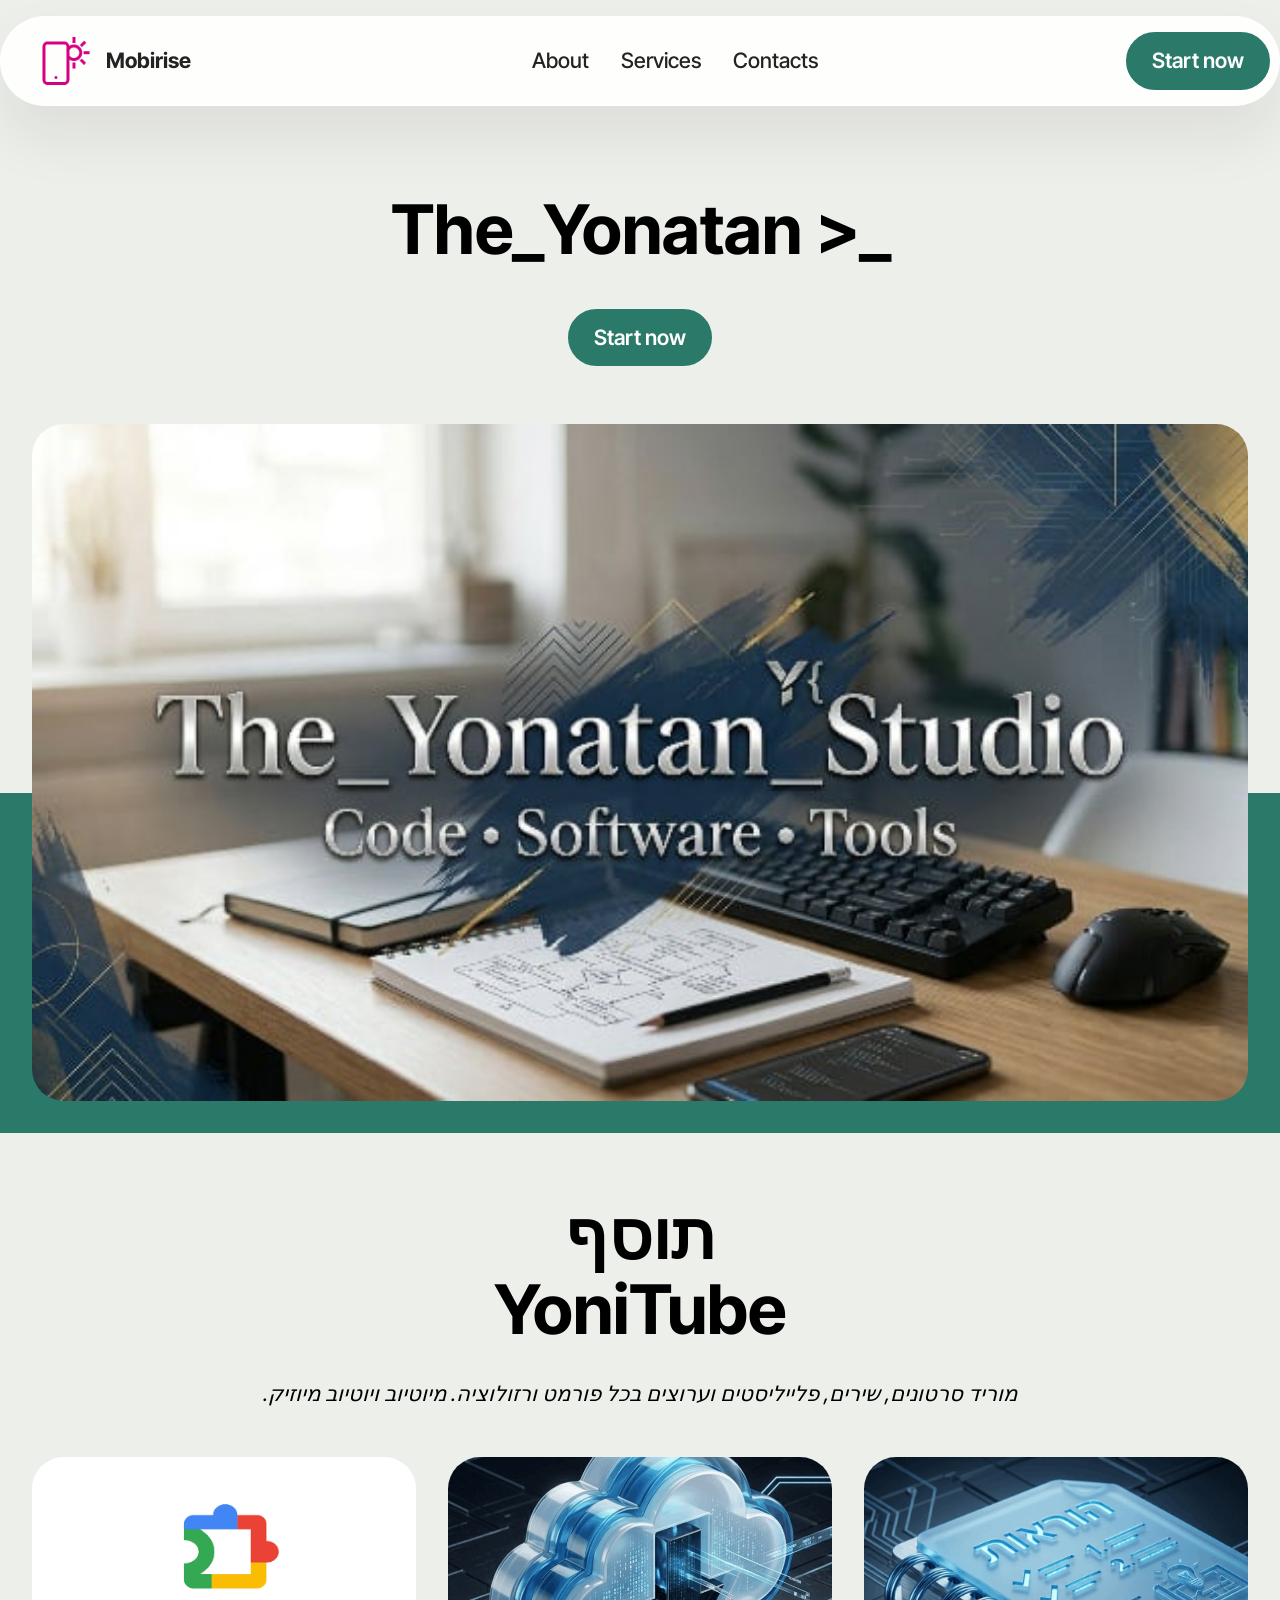
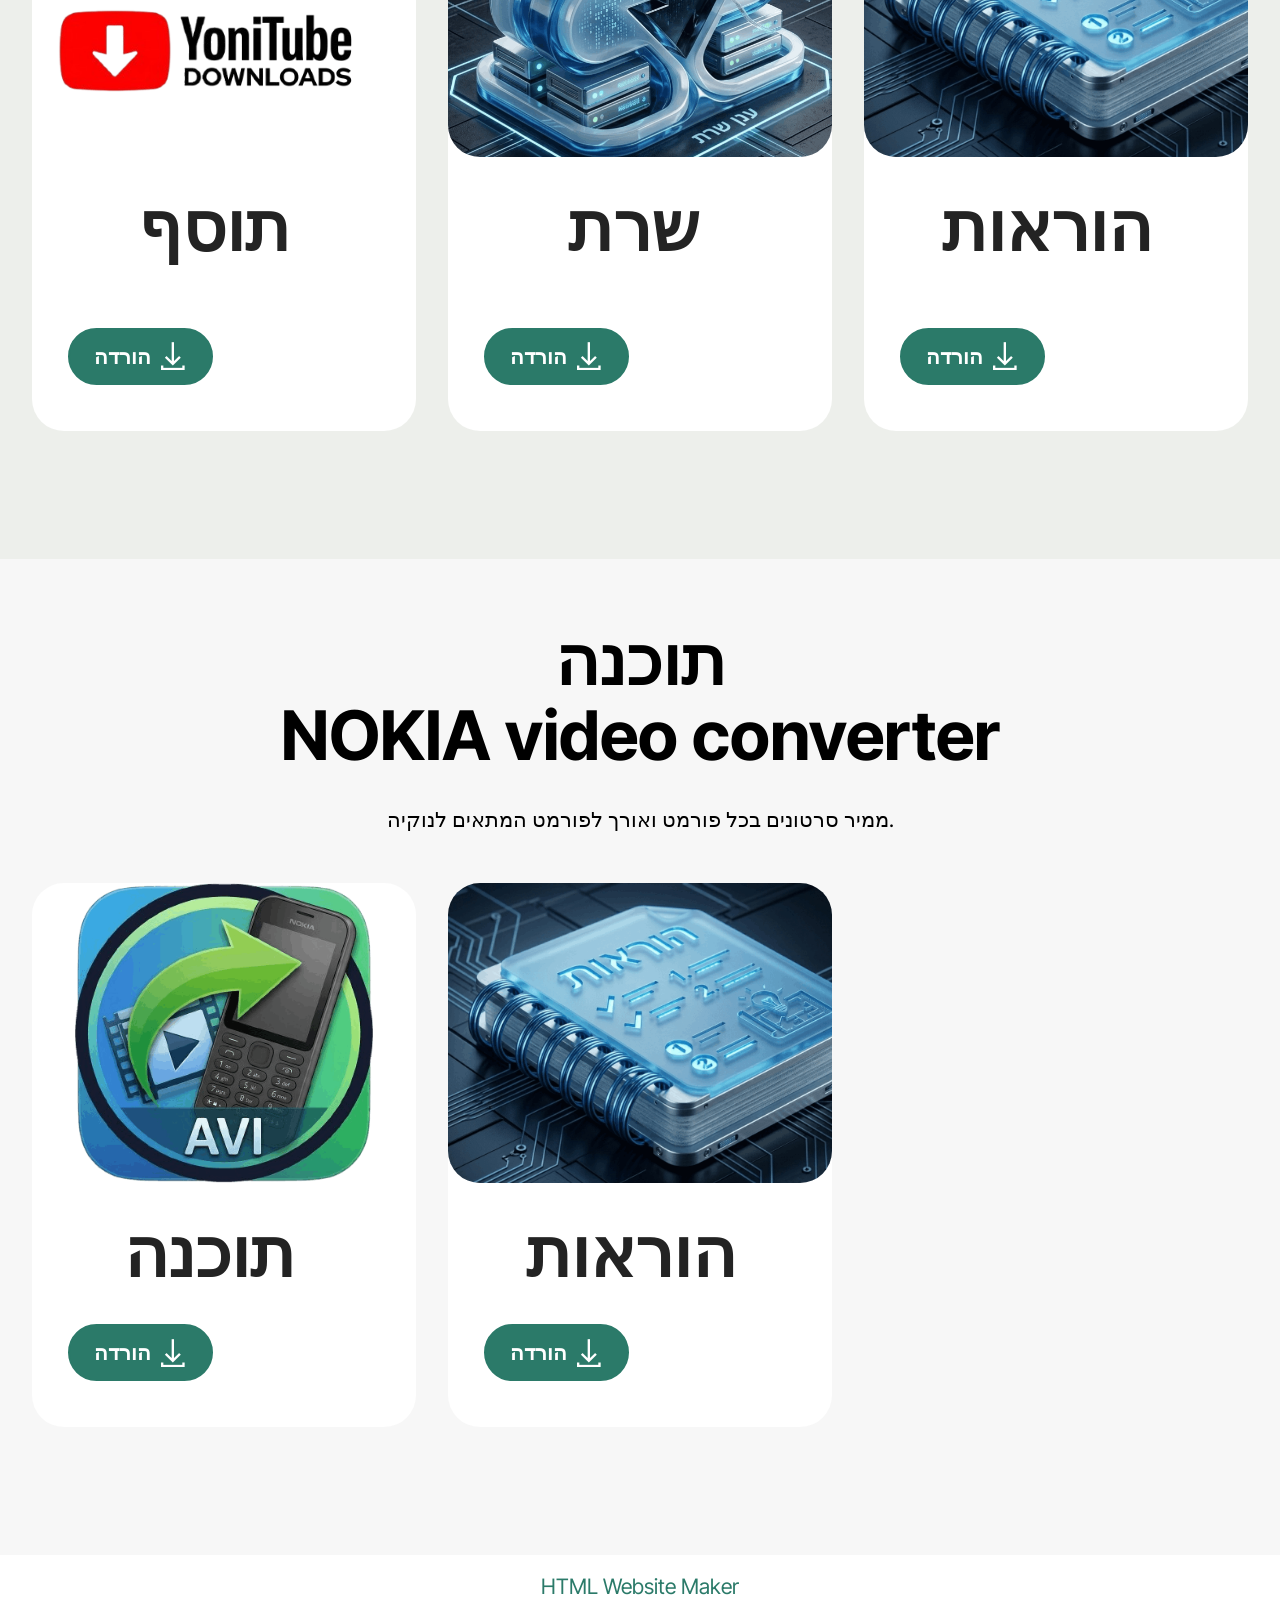
==== index.html @ 14732f91 "Add files via upload" ====
<!DOCTYPE html>
<html  >
<head>
  <!-- Site made with Mobirise Website Builder v6.1.12, https://mobirise.com -->
  <meta charset="UTF-8">
  <meta http-equiv="X-UA-Compatible" content="IE=edge">
  <meta name="generator" content="Mobirise v6.1.12, mobirise.com">
  <meta name="viewport" content="width=device-width, initial-scale=1, minimum-scale=1">
  <link rel="shortcut icon" href="assets/images/logo.png" type="image/x-icon">
  <meta name="description" content="">
  
  
  <title>Home</title>
  <link rel="stylesheet" href="assets/web/assets/mobirise-icons2/mobirise2.css">
  <link rel="stylesheet" href="assets/bootstrap/css/bootstrap.min.css">
  <link rel="stylesheet" href="assets/dropdown/css/style.css">
  <link rel="stylesheet" href="assets/theme/css/style.css">
  <link rel="preload" href="https://fonts.googleapis.com/css?family=Inter+Tight:100,200,300,400,500,600,700,800,900,100i,200i,300i,400i,500i,600i,700i,800i,900i&display=swap" as="style" onload="this.onload=null;this.rel='stylesheet'">
  <noscript><link rel="stylesheet" href="https://fonts.googleapis.com/css?family=Inter+Tight:100,200,300,400,500,600,700,800,900,100i,200i,300i,400i,500i,600i,700i,800i,900i&display=swap"></noscript>
  <link rel="preload" as="style" href="assets/mobirise/css/mbr-additional.css?v=PR34DM"><link rel="stylesheet" href="assets/mobirise/css/mbr-additional.css?v=PR34DM" type="text/css">

  
  
  
</head>
<body>
  
  <section data-bs-version="5.1" class="menu menu2 cid-tJS6tZXiPa" once="menu" id="menu02-0">
	

	<nav class="navbar navbar-dropdown navbar-fixed-top navbar-expand-lg">
		<div class="container">
			<div class="navbar-brand">
				<span class="navbar-logo">
					<a href="https://mobirise.com">
						<img src="assets/images/logo.png" alt="Mobirise Website Builder" style="height: 3rem;">
					</a>
				</span>
				<span class="navbar-caption-wrap"><a class="navbar-caption text-black text-primary display-4" href="index.html#header05-1">Mobirise</a></span>
			</div>
			<button class="navbar-toggler" type="button" data-toggle="collapse" data-bs-toggle="collapse" data-target="#navbarSupportedContent" data-bs-target="#navbarSupportedContent" aria-controls="navbarNavAltMarkup" aria-expanded="false" aria-label="Toggle navigation">
				<div class="hamburger">
					<span></span>
					<span></span>
					<span></span>
					<span></span>
				</div>
			</button>
			<div class="collapse navbar-collapse" id="navbarSupportedContent">
				<ul class="navbar-nav nav-dropdown" data-app-modern-menu="true"><li class="nav-item">
						<a class="nav-link link text-black text-primary display-4" href="index.html#header01-7">About</a>
					</li>
					<li class="nav-item">
						<a class="nav-link link text-black text-primary display-4" href="index.html#features04-w" aria-expanded="false">Services</a>
					</li>
					<li class="nav-item">
						<a class="nav-link link text-black text-primary display-4" href="index.html#contacts02-9">Contacts</a>
					</li></ul>
				
				<div class="navbar-buttons mbr-section-btn"><a class="btn btn-primary display-4" href="index.html#form02-6"> Start now</a></div>
			</div>
		</div>
	</nav>
</section>

<section data-bs-version="5.1" class="header5 cid-tJS6uM4N87" id="header05-1">
	

	
	
	<div class="topbg"></div>
	<div class="align-center container">
		<div class="row justify-content-center">
			<div class="col-md-12 col-lg-9">
				<h1 class="mbr-section-title mbr-fonts-style mb-4 display-1"><strong>The_Yonatan &gt;_</strong></h1>
				<p class="mbr-text mbr-fonts-style mb-4 display-7"></p>
				<div class="mbr-section-btn mt-3"><a class="btn btn-primary display-7" href="index.html#form02-6">Start now</a></div>
			</div>
		</div>
		<div class="row mt-5 justify-content-center">
			<div class="col-12 col-lg-12">
				<img src="assets/images/image-600x334.jpg" alt="Mobirise Website Builder" title="">
			</div>
		</div>
	</div>
</section>

<section data-bs-version="5.1" class="features4 cid-tMlEXTHLbS" id="features04-w">
	
	
	<div class="container">
		<div class="row justify-content-center">
			<div class="col-12 content-head">
				<div class="mbr-section-head mb-5">
					<h1 class="mbr-section-title mbr-fonts-style align-center mb-0 display-1"><strong>תוסף<br>YoniTube</strong></h1>
					<h5 class="mbr-section-subtitle mbr-fonts-style align-center mb-0 mt-4 display-7"><em>.מוריד סרטונים, שירים, פלייליסטים וערוצים בכל פורמט ורזולוציה. מיוטיוב ויוטיוב מיוזיק</em></h5>
					
				</div>
			</div>
		</div>
		<div class="row">
			<div class="item features-image col-12 col-md-6 col-lg-4">
				<div class="item-wrapper">
					<div class="item-img">
						<img src="assets/images/d7aad79ed795d7a0d7aa20d790d7aad7a820d7aad795d7a1d7a320d794d795d7a8d793d794-676x369.png" alt="Mobirise Website Builder">
					</div>
					<div class="item-content">
						<h4 class="item-title mbr-fonts-style display-1">
							<strong>&nbsp; &nbsp; &nbsp;תוסף</strong></h4>
						
						<p class="mbr-text mbr-fonts-style display-7">&nbsp;</p>
						<div class="mbr-section-btn item-footer"><a href="https://drive.google.com/uc?export=download&id=10fePEKuB2Cskle5DxEOlu7OVf3EE32L4" class="btn item-btn btn-primary display-7" target="_blank"><span class="mobi-mbri mobi-mbri-download mbr-iconfont mbr-iconfont-btn"></span>הורדה</a></div>
					</div>

				</div>
			</div>
			<div class="item features-image col-12 col-md-6 col-lg-4">
				<div class="item-wrapper">
					<div class="item-img">
						<img src="assets/images/d7aad79ed795d7a0d7aa20d7a9d7a8d7aa20d79cd790d7aad7a8-702x766.png" alt="Mobirise Website Builder">
					</div>
					<div class="item-content">
						<h4 class="item-title mbr-fonts-style display-1">
							<strong>&nbsp; &nbsp; &nbsp; שרת</strong></h4>
						
						<p class="mbr-text mbr-fonts-style display-7">&nbsp;</p>
						<div class="mbr-section-btn item-footer"><a href="https://drive.google.com/uc?export=download&id=1rZkKxtk0o91xVpjX8qZr-9AZOKh18Oxk" class="btn item-btn btn-primary display-4" target="_blank"><span class="mobi-mbri mobi-mbri-download mbr-iconfont mbr-iconfont-btn"></span>הורדה</a></div>
					</div>
				</div>
			</div>
			<div class="item features-image col-12 col-md-6 col-lg-4">
				<div class="item-wrapper">
					<div class="item-img">
						<img src="assets/images/gemini-generated-image-h7axq3h7axq3h7ax-702x383.png" alt="Mobirise Website Builder">
					</div>
					<div class="item-content">
						<h4 class="item-title mbr-fonts-style display-1">
							<strong>&nbsp; &nbsp;הוראות</strong></h4>
						
						<p class="mbr-text mbr-fonts-style display-7">&nbsp;</p>
						<div class="mbr-section-btn item-footer"><a href="https://docs.google.com/document/d/1hhceAPLht8jfcrsnpYbD-ad-ha1dcAnprNU7tDh7A7I/edit?usp=sharing" class="btn item-btn btn-primary display-7" target="_blank"><span class="mobi-mbri mobi-mbri-download mbr-iconfont mbr-iconfont-btn"></span>הורדה</a></div>
					</div>
				</div>
			</div>
		</div>
	</div>
</section>

<section data-bs-version="5.1" class="features4 cid-vePl0EwA20" id="features04-1i">
	
	
	<div class="container">
		<div class="row justify-content-center">
			<div class="col-12 content-head">
				<div class="mbr-section-head mb-5">
					<h4 class="mbr-section-title mbr-fonts-style align-center mb-0 display-1"><strong>תוכנה<br>NOKIA video converter</strong></h4>
					<h5 class="mbr-section-subtitle mbr-fonts-style align-center mb-0 mt-4 display-7">ממיר סרטונים בכל פורמט ואורך לפורמט המתאים לנוקיה.</h5>
					
				</div>
			</div>
		</div>
		<div class="row">
			<div class="item features-image col-12 col-md-6 col-lg-4">
				<div class="item-wrapper">
					<div class="item-img">
						<img src="assets/images/gemini-generated-image-yymgkxyymgkxyymg-removebg-preview-677x369.png" alt="Mobirise Website Builder">
					</div>
					<div class="item-content">
						<h5 class="item-title mbr-fonts-style display-1">
							<strong>&nbsp; &nbsp; תוכנה</strong></h5>
						
						<p class="mbr-text mbr-fonts-style display-7"></p>
						<div class="mbr-section-btn item-footer"><a href="" class="btn item-btn btn-primary display-7"><span class="mobi-mbri mobi-mbri-download mbr-iconfont mbr-iconfont-btn"></span>הורדה</a></div>
					</div>

				</div>
			</div>
			<div class="item features-image col-12 col-md-6 col-lg-4">
				<div class="item-wrapper">
					<div class="item-img">
						<img src="assets/images/gemini-generated-image-h7axq3h7axq3h7ax-702x383.png" alt="Mobirise Website Builder">
					</div>
					<div class="item-content">
						<h5 class="item-title mbr-fonts-style display-1"><strong>&nbsp; &nbsp;הוראות</strong></h5>
						
						<p class="mbr-text mbr-fonts-style display-7"></p>
						<div class="mbr-section-btn item-footer"><a href="https://drive.google.com/uc?export=download&id=1sZcsPePmx7SxNUegqVu-EEMtPMo_uIXz" class="btn item-btn btn-primary display-7" target="_blank"><span class="mobi-mbri mobi-mbri-download mbr-iconfont mbr-iconfont-btn"></span>הורדה</a></div>
					</div>
				</div>
			</div>
			
		</div>
	</div>
</section><section class="display-7" style="padding: 0;align-items: center;justify-content: center;flex-wrap: wrap;    align-content: center;display: flex;position: relative;height: 4rem;"><a href="https://mobiri.se/" style="flex: 1 1;height: 4rem;position: absolute;width: 100%;z-index: 1;"><img alt="" style="height: 4rem;" src="[data-uri]"></a><p style="margin: 0;text-align: center;" class="display-7">&#8204;</p><a style="z-index:1" href="https://mobirise.com/html-builder.html">HTML Website Maker</a></section><script src="assets/bootstrap/js/bootstrap.bundle.min.js"></script>  <script src="assets/smoothscroll/smooth-scroll.js"></script>  <script src="assets/ytplayer/index.js"></script>  <script src="assets/dropdown/js/navbar-dropdown.js"></script>  <script src="assets/theme/js/script.js"></script>  
  
  
</body>
</html>
---- assets/web/assets/mobirise-icons2/mobirise2.css ----
@font-face {
  font-family: 'Moririse2';
  font-display: swap;
  src:  url('mobirise2.eot?f2bix4');
  src:  url('mobirise2.eot?f2bix4#iefix') format('embedded-opentype'),
    url('mobirise2.woff2?f2bix4') format('woff2'),
    url('mobirise2.woff?f2bix4') format('woff'),
    url('mobirise2.ttf?f2bix4') format('truetype'),
    url('mobirise2.svg?f2bix4#mobirise2') format('svg');
  font-weight: normal;
  font-style: normal;
}

[class^="mobi-"], [class*=" mobi-"] {
  /* use !important to prevent issues with browser extensions that change fonts */
  font-family: 'Moririse2' !important;
  speak: none;
  font-style: normal;
  font-weight: normal;
  font-variant: normal;
  text-transform: none;
  line-height: 1;

  /* Better Font Rendering =========== */
  -webkit-font-smoothing: antialiased;
  -moz-osx-font-smoothing: grayscale;
}

.mobi-mbri-add-submenu:before {
  content: "\e900";
}
.mobi-mbri-alert:before {
  content: "\e901";
}
.mobi-mbri-align-center:before {
  content: "\e902";
}
.mobi-mbri-align-justify:before {
  content: "\e903";
}
.mobi-mbri-align-left:before {
  content: "\e904";
}
.mobi-mbri-align-right:before {
  content: "\e905";
}
.mobi-mbri-android:before {
  content: "\e906";
}
.mobi-mbri-apple:before {
  content: "\e907";
}
.mobi-mbri-arrow-down:before {
  content: "\e908";
}
.mobi-mbri-arrow-next:before {
  content: "\e909";
}
.mobi-mbri-arrow-prev:before {
  content: "\e90a";
}
.mobi-mbri-arrow-up:before {
  content: "\e90b";
}
.mobi-mbri-bold:before {
  content: "\e90c";
}
.mobi-mbri-bookmark:before {
  content: "\e90d";
}
.mobi-mbri-bootstrap:before {
  content: "\e90e";
}
.mobi-mbri-briefcase:before {
  content: "\e90f";
}
.mobi-mbri-browse:before {
  content: "\e910";
}
.mobi-mbri-bulleted-list:before {
  content: "\e911";
}
.mobi-mbri-calendar:before {
  content: "\e912";
}
.mobi-mbri-camera:before {
  content: "\e913";
}
.mobi-mbri-cart-add:before {
  content: "\e914";
}
.mobi-mbri-cart-full:before {
  content: "\e915";
}
.mobi-mbri-cash:before {
  content: "\e916";
}
.mobi-mbri-change-style:before {
  content: "\e917";
}
.mobi-mbri-chat:before {
  content: "\e918";
}
.mobi-mbri-clock:before {
  content: "\e919";
}
.mobi-mbri-close:before {
  content: "\e91a";
}
.mobi-mbri-cloud:before {
  content: "\e91b";
}
.mobi-mbri-code:before {
  content: "\e91c";
}
.mobi-mbri-contact-form:before {
  content: "\e91d";
}
.mobi-mbri-credit-card:before {
  content: "\e91e";
}
.mobi-mbri-cursor-click:before {
  content: "\e91f";
}
.mobi-mbri-cust-feedback:before {
  content: "\e920";
}
.mobi-mbri-database:before {
  content: "\e921";
}
.mobi-mbri-delivery:before {
  content: "\e922";
}
.mobi-mbri-desktop:before {
  content: "\e923";
}
.mobi-mbri-devices:before {
  content: "\e924";
}
.mobi-mbri-down:before {
  content: "\e925";
}
.mobi-mbri-download-2:before {
  content: "\e926";
}
.mobi-mbri-download:before {
  content: "\e927";
}
.mobi-mbri-drag-n-drop-2:before {
  content: "\e928";
}
.mobi-mbri-drag-n-drop:before {
  content: "\e929";
}
.mobi-mbri-edit-2:before {
  content: "\e92a";
}
.mobi-mbri-edit:before {
  content: "\e92b";
}
.mobi-mbri-error:before {
  content: "\e92c";
}
.mobi-mbri-extension:before {
  content: "\e92d";
}
.mobi-mbri-features:before {
  content: "\e92e";
}
.mobi-mbri-file:before {
  content: "\e92f";
}
.mobi-mbri-flag:before {
  content: "\e930";
}
.mobi-mbri-folder:before {
  content: "\e931";
}
.mobi-mbri-gift:before {
  content: "\e932";
}
.mobi-mbri-github:before {
  content: "\e933";
}
.mobi-mbri-globe-2:before {
  content: "\e934";
}
.mobi-mbri-globe:before {
  content: "\e935";
}
.mobi-mbri-growing-chart:before {
  content: "\e936";
}
.mobi-mbri-hearth:before {
  content: "\e937";
}
.mobi-mbri-help:before {
  content: "\e938";
}
.mobi-mbri-home:before {
  content: "\e939";
}
.mobi-mbri-hot-cup:before {
  content: "\e93a";
}
.mobi-mbri-idea:before {
  content: "\e93b";
}
.mobi-mbri-image-gallery:before {
  content: "\e93c";
}
.mobi-mbri-image-slider:before {
  content: "\e93d";
}
.mobi-mbri-info:before {
  content: "\e93e";
}
.mobi-mbri-italic:before {
  content: "\e93f";
}
.mobi-mbri-key:before {
  content: "\e940";
}
.mobi-mbri-laptop:before {
  content: "\e941";
}
.mobi-mbri-layers:before {
  content: "\e942";
}
.mobi-mbri-left-right:before {
  content: "\e943";
}
.mobi-mbri-left:before {
  content: "\e944";
}
.mobi-mbri-letter:before {
  content: "\e945";
}
.mobi-mbri-like:before {
  content: "\e946";
}
.mobi-mbri-link:before {
  content: "\e947";
}
.mobi-mbri-lock:before {
  content: "\e948";
}
.mobi-mbri-login:before {
  content: "\e949";
}
.mobi-mbri-logout:before {
  content: "\e94a";
}
.mobi-mbri-magic-stick:before {
  content: "\e94b";
}
.mobi-mbri-map-pin:before {
  content: "\e94c";
}
.mobi-mbri-menu:before {
  content: "\e94d";
}
.mobi-mbri-mobile-2:before {
  content: "\e94e";
}
.mobi-mbri-mobile-horizontal:before {
  content: "\e94f";
}
.mobi-mbri-mobile:before {
  content: "\e950";
}
.mobi-mbri-mobirise:before {
  content: "\e951";
}
.mobi-mbri-more-horizontal:before {
  content: "\e952";
}
.mobi-mbri-more-vertical:before {
  content: "\e953";
}
.mobi-mbri-music:before {
  content: "\e954";
}
.mobi-mbri-new-file:before {
  content: "\e955";
}
.mobi-mbri-numbered-list:before {
  content: "\e956";
}
.mobi-mbri-opened-folder:before {
  content: "\e957";
}
.mobi-mbri-pages:before {
  content: "\e958";
}
.mobi-mbri-paper-plane:before {
  content: "\e959";
}
.mobi-mbri-paperclip:before {
  content: "\e95a";
}
.mobi-mbri-phone:before {
  content: "\e95b";
}
.mobi-mbri-photo:before {
  content: "\e95c";
}
.mobi-mbri-photos:before {
  content: "\e95d";
}
.mobi-mbri-pin:before {
  content: "\e95e";
}
.mobi-mbri-play:before {
  content: "\e95f";
}
.mobi-mbri-plus:before {
  content: "\e960";
}
.mobi-mbri-preview:before {
  content: "\e961";
}
.mobi-mbri-print:before {
  content: "\e962";
}
.mobi-mbri-protect:before {
  content: "\e963";
}
.mobi-mbri-question:before {
  content: "\e964";
}
.mobi-mbri-quote-left:before {
  content: "\e965";
}
.mobi-mbri-quote-right:before {
  content: "\e966";
}
.mobi-mbri-redo:before {
  content: "\e967";
}
.mobi-mbri-refresh:before {
  content: "\e968";
}
.mobi-mbri-responsive-2:before {
  content: "\e969";
}
.mobi-mbri-responsive:before {
  content: "\e96a";
}
.mobi-mbri-right:before {
  content: "\e96b";
}
.mobi-mbri-rocket:before {
  content: "\e96c";
}
.mobi-mbri-sad-face:before {
  content: "\e96d";
}
.mobi-mbri-sale:before {
  content: "\e96e";
}
.mobi-mbri-save:before {
  content: "\e96f";
}
.mobi-mbri-search:before {
  content: "\e970";
}
.mobi-mbri-setting-2:before {
  content: "\e971";
}
.mobi-mbri-setting-3:before {
  content: "\e972";
}
.mobi-mbri-setting:before {
  content: "\e973";
}
.mobi-mbri-share:before {
  content: "\e974";
}
.mobi-mbri-shopping-bag:before {
  content: "\e975";
}
.mobi-mbri-shopping-basket:before {
  content: "\e976";
}
.mobi-mbri-shopping-cart:before {
  content: "\e977";
}
.mobi-mbri-sites:before {
  content: "\e978";
}
.mobi-mbri-smile-face:before {
  content: "\e979";
}
.mobi-mbri-speed:before {
  content: "\e97a";
}
.mobi-mbri-star:before {
  content: "\e97b";
}
.mobi-mbri-success:before {
  content: "\e97c";
}
.mobi-mbri-sun:before {
  content: "\e97d";
}
.mobi-mbri-sun2:before {
  content: "\e97e";
}
.mobi-mbri-tablet-vertical:before {
  content: "\e97f";
}
.mobi-mbri-tablet:before {
  content: "\e980";
}
.mobi-mbri-target:before {
  content: "\e981";
}
.mobi-mbri-timer:before {
  content: "\e982";
}
.mobi-mbri-to-ftp:before {
  content: "\e983";
}
.mobi-mbri-to-local-drive:before {
  content: "\e984";
}
.mobi-mbri-touch-swipe:before {
  content: "\e985";
}
.mobi-mbri-touch:before {
  content: "\e986";
}
.mobi-mbri-trash:before {
  content: "\e987";
}
.mobi-mbri-underline:before {
  content: "\e988";
}
.mobi-mbri-undo:before {
  content: "\e989";
}
.mobi-mbri-unlink:before {
  content: "\e98a";
}
.mobi-mbri-unlock:before {
  content: "\e98b";
}
.mobi-mbri-up-down:before {
  content: "\e98c";
}
.mobi-mbri-up:before {
  content: "\e98d";
}
.mobi-mbri-update:before {
  content: "\e98e";
}
.mobi-mbri-upload-2:before {
  content: "\e98f";
}
.mobi-mbri-upload:before {
  content: "\e990";
}
.mobi-mbri-user-2:before {
  content: "\e991";
}
.mobi-mbri-user:before {
  content: "\e992";
}
.mobi-mbri-users:before {
  content: "\e993";
}
.mobi-mbri-video-play:before {
  content: "\e994";
}
.mobi-mbri-video:before {
  content: "\e995";
}
.mobi-mbri-watch:before {
  content: "\e996";
}
.mobi-mbri-website-theme-2:before {
  content: "\e997";
}
.mobi-mbri-website-theme:before {
  content: "\e998";
}
.mobi-mbri-wifi:before {
  content: "\e999";
}
.mobi-mbri-windows:before {
  content: "\e99a";
}
.mobi-mbri-zoom-in:before {
  content: "\e99b";
}
.mobi-mbri-zoom-out:before {
  content: "\e99c";
}
---- assets/dropdown/css/style.css ----
.navbar-dropdown {
  left: 0;
  padding: 0;
  position: absolute;
  right: 0;
  top: 0;
  transition: all 0.45s ease;
  z-index: 1030;
  background: #282828; }
  .navbar-dropdown .navbar-logo {
    margin-right: 0.8rem;
    transition: margin 0.3s ease-in-out;
    vertical-align: middle; }
    .navbar-dropdown .navbar-logo img {
      height: 3.125rem;
      transition: all 0.3s ease-in-out; }
    .navbar-dropdown .navbar-logo.mbr-iconfont {
      font-size: 3.125rem;
      line-height: 3.125rem; }
  .navbar-dropdown .navbar-caption {
    font-weight: 700;
    white-space: normal;
    vertical-align: -4px;
    line-height: 3.125rem !important; }
    .navbar-dropdown .navbar-caption, .navbar-dropdown .navbar-caption:hover {
      color: inherit;
      text-decoration: none; }
  .navbar-dropdown .mbr-iconfont + .navbar-caption {
    vertical-align: -1px; }
  .navbar-dropdown.navbar-fixed-top {
    position: fixed; }
  .navbar-dropdown .navbar-brand span {
    vertical-align: -4px; }
  .navbar-dropdown.bg-color.transparent {
    background: none; }
  .navbar-dropdown.navbar-short .navbar-brand {
    padding: 0.625rem 0; }
    .navbar-dropdown.navbar-short .navbar-brand span {
      vertical-align: -1px; }
  .navbar-dropdown.navbar-short .navbar-caption {
    line-height: 2.375rem !important;
    vertical-align: -2px; }
  .navbar-dropdown.navbar-short .navbar-logo {
    margin-right: 0.5rem; }
    .navbar-dropdown.navbar-short .navbar-logo img {
      height: 2.375rem; }
    .navbar-dropdown.navbar-short .navbar-logo.mbr-iconfont {
      font-size: 2.375rem;
      line-height: 2.375rem; }
  .navbar-dropdown.navbar-short .mbr-table-cell {
    height: 3.625rem; }
  .navbar-dropdown .navbar-close {
    left: 0.6875rem;
    position: fixed;
    top: 0.75rem;
    z-index: 1000; }
  .navbar-dropdown .hamburger-icon {
    content: "";
    display: inline-block;
    vertical-align: middle;
    width: 16px;
    -webkit-box-shadow: 0 -6px 0 1px #282828,0 0 0 1px #282828,0 6px 0 1px #282828;
    -moz-box-shadow: 0 -6px 0 1px #282828,0 0 0 1px #282828,0 6px 0 1px #282828;
    box-shadow: 0 -6px 0 1px #282828,0 0 0 1px #282828,0 6px 0 1px #282828; }

.dropdown-menu .dropdown-toggle[data-toggle="dropdown-submenu"]::after {
  border-bottom: 0.35em solid transparent;
  border-left: 0.35em solid;
  border-right: 0;
  border-top: 0.35em solid transparent;
  margin-left: 0.3rem; }

.dropdown-menu .dropdown-item:focus {
  outline: 0; }

.nav-dropdown {
  font-size: 0.75rem;
  font-weight: 500;
  height: auto !important; }
  .nav-dropdown .nav-btn {
    padding-left: 1rem; }
  .nav-dropdown .link {
    margin: .667em 1.667em;
    font-weight: 500;
    padding: 0;
    transition: color .2s ease-in-out; }
    .nav-dropdown .link.dropdown-toggle {
      margin-right: 2.583em; }
      .nav-dropdown .link.dropdown-toggle::after {
        margin-left: .25rem;
        border-top: 0.35em solid;
        border-right: 0.35em solid transparent;
        border-left: 0.35em solid transparent;
        border-bottom: 0; }
      .nav-dropdown .link.dropdown-toggle[aria-expanded="true"] {
        margin: 0;
        padding: 0.667em 3.263em  0.667em 1.667em; }
  .nav-dropdown .link::after,
  .nav-dropdown .dropdown-item::after {
    color: inherit; }
  .nav-dropdown .btn {
    font-size: 0.75rem;
    font-weight: 700;
    letter-spacing: 0;
    margin-bottom: 0;
    padding-left: 1.25rem;
    padding-right: 1.25rem; }
  .nav-dropdown .dropdown-menu {
    border-radius: 0;
    border: 0;
    left: 0;
    margin: 0;
    padding-bottom: 1.25rem;
    padding-top: 1.25rem;
    position: relative; }
  .nav-dropdown .dropdown-submenu {
    margin-left: 0.125rem;
    top: 0; }
  .nav-dropdown .dropdown-item {
    font-weight: 500;
    line-height: 2;
    padding: 0.3846em 4.615em 0.3846em 1.5385em;
    position: relative;
    transition: color .2s ease-in-out, background-color .2s ease-in-out; }
    .nav-dropdown .dropdown-item::after {
      margin-top: -0.3077em;
      position: absolute;
      right: 1.1538em;
      top: 50%; }
    .nav-dropdown .dropdown-item:focus, .nav-dropdown .dropdown-item:hover {
      background: none; }

@media (max-width: 767px) {
  .nav-dropdown.navbar-toggleable-sm {
    bottom: 0;
    display: none;
    left: 0;
    overflow-x: hidden;
    position: fixed;
    top: 0;
    transform: translateX(-100%);
    -ms-transform: translateX(-100%);
    -webkit-transform: translateX(-100%);
    width: 18.75rem;
    z-index: 999; } }
.nav-dropdown.navbar-toggleable-xl {
  bottom: 0;
  display: none;
  left: 0;
  overflow-x: hidden;
  position: fixed;
  top: 0;
  transform: translateX(-100%);
  -ms-transform: translateX(-100%);
  -webkit-transform: translateX(-100%);
  width: 18.75rem;
  z-index: 999; }

.nav-dropdown-sm {
  display: block !important;
  overflow-x: hidden;
  overflow: auto;
  padding-top: 3.875rem; }
  .nav-dropdown-sm::after {
    content: "";
    display: block;
    height: 3rem;
    width: 100%; }
  .nav-dropdown-sm.collapse.in ~ .navbar-close {
    display: block !important; }
  .nav-dropdown-sm.collapsing, .nav-dropdown-sm.collapse.in {
    transform: translateX(0);
    -ms-transform: translateX(0);
    -webkit-transform: translateX(0);
    transition: all 0.25s ease-out;
    -webkit-transition: all 0.25s ease-out;
    background: #282828; }
  .nav-dropdown-sm.collapsing[aria-expanded="false"] {
    transform: translateX(-100%);
    -ms-transform: translateX(-100%);
    -webkit-transform: translateX(-100%); }
  .nav-dropdown-sm .nav-item {
    display: block;
    margin-left: 0 !important;
    padding-left: 0; }
  .nav-dropdown-sm .link,
  .nav-dropdown-sm .dropdown-item {
    border-top: 1px dotted rgba(255, 255, 255, 0.1);
    font-size: 0.8125rem;
    line-height: 1.6;
    margin: 0 !important;
    padding: 0.875rem 2.4rem 0.875rem 1.5625rem !important;
    position: relative;
    white-space: normal; }
    .nav-dropdown-sm .link:focus, .nav-dropdown-sm .link:hover,
    .nav-dropdown-sm .dropdown-item:focus,
    .nav-dropdown-sm .dropdown-item:hover {
      background: rgba(0, 0, 0, 0.2) !important;
      color: #c0a375; }
  .nav-dropdown-sm .nav-btn {
    position: relative;
    padding: 1.5625rem 1.5625rem 0 1.5625rem; }
    .nav-dropdown-sm .nav-btn::before {
      border-top: 1px dotted rgba(255, 255, 255, 0.1);
      content: "";
      left: 0;
      position: absolute;
      top: 0;
      width: 100%; }
    .nav-dropdown-sm .nav-btn + .nav-btn {
      padding-top: 0.625rem; }
      .nav-dropdown-sm .nav-btn + .nav-btn::before {
        display: none; }
  .nav-dropdown-sm .btn {
    padding: 0.625rem 0; }
  .nav-dropdown-sm .dropdown-toggle[data-toggle="dropdown-submenu"]::after {
    margin-left: .25rem;
    border-top: 0.35em solid;
    border-right: 0.35em solid transparent;
    border-left: 0.35em solid transparent;
    border-bottom: 0; }
  .nav-dropdown-sm .dropdown-toggle[data-toggle="dropdown-submenu"][aria-expanded="true"]::after {
    border-top: 0;
    border-right: 0.35em solid transparent;
    border-left: 0.35em solid transparent;
    border-bottom: 0.35em solid; }
  .nav-dropdown-sm .dropdown-menu {
    margin: 0;
    padding: 0;
    position: relative;
    top: 0;
    left: 0;
    width: 100%;
    border: 0;
    float: none;
    border-radius: 0;
    background: none; }
  .nav-dropdown-sm .dropdown-submenu {
    left: 100%;
    margin-left: 0.125rem;
    margin-top: -1.25rem;
    top: 0; }

.navbar-toggleable-sm .nav-dropdown .dropdown-menu {
  position: absolute; }

.navbar-toggleable-sm .nav-dropdown .dropdown-submenu {
  left: 100%;
  margin-left: 0.125rem;
  margin-top: -1.25rem;
  top: 0; }

.navbar-toggleable-sm.opened .nav-dropdown .dropdown-menu {
  position: relative; }

.navbar-toggleable-sm.opened .nav-dropdown .dropdown-submenu {
  left: 0;
  margin-left: 00rem;
  margin-top: 0rem;
  top: 0; }

.is-builder .nav-dropdown.collapsing {
  transition: none !important; }
---- assets/theme/css/style.css ----
@charset "UTF-8";
section {
  background-color: #ffffff;
}

body {
  font-style: normal;
  line-height: 1.5;
  font-weight: 400;
  color: #232323;
  position: relative;
}

button {
  background-color: transparent;
  border-color: transparent;
}

.embla__button,
.carousel-control {
  background-color: #edefea !important;
  opacity: 0.8 !important;
  color: #464845 !important;
  border-color: #edefea !important;
}

.carousel .close,
.modalWindow .close {
  background-color: #edefea !important;
  color: #464845 !important;
  border-color: #edefea !important;
  opacity: 0.8 !important;
}

.carousel .close:hover,
.modalWindow .close:hover {
  opacity: 1 !important;
}

.carousel-indicators li {
  background-color: #edefea !important;
  border: 2px solid #464845 !important;
}

.carousel-indicators li:hover,
.carousel-indicators li:active {
  opacity: 0.8 !important;
}

.embla__button:hover,
.carousel-control:hover {
  background-color: #edefea !important;
  opacity: 1 !important;
}

.modalWindow-video-container {
  height: 80%;
}

section,
.container,
.container-fluid {
  position: relative;
  word-wrap: break-word;
}

a.mbr-iconfont:hover {
  text-decoration: none;
}

.article .lead p,
.article .lead ul,
.article .lead ol,
.article .lead pre,
.article .lead blockquote {
  margin-bottom: 0;
}

a {
  font-style: normal;
  font-weight: 400;
  cursor: pointer;
}
a, a:hover {
  text-decoration: none;
}

.mbr-section-title {
  font-style: normal;
  line-height: 1.3;
}

.mbr-section-subtitle {
  line-height: 1.3;
}

.mbr-text {
  font-style: normal;
  line-height: 1.7;
}

h1,
h2,
h3,
h4,
h5,
h6,
.display-1,
.display-2,
.display-4,
.display-5,
.display-7,
span,
p,
a {
  line-height: 1;
  word-break: break-word;
  word-wrap: break-word;
  font-weight: 400;
}

b,
strong {
  font-weight: bold;
}

input:-webkit-autofill, input:-webkit-autofill:hover, input:-webkit-autofill:focus, input:-webkit-autofill:active {
  transition-delay: 9999s;
  -webkit-transition-property: background-color, color;
  transition-property: background-color, color;
}

textarea[type=hidden] {
  display: none;
}

section {
  background-position: 50% 50%;
  background-repeat: no-repeat;
  background-size: cover;
}
section .mbr-background-video,
section .mbr-background-video-preview {
  position: absolute;
  bottom: 0;
  left: 0;
  right: 0;
  top: 0;
}

.hidden {
  visibility: hidden;
}

.mbr-z-index20 {
  z-index: 20;
}

/*! Base colors */
.mbr-white {
  color: #ffffff;
}

.mbr-black {
  color: #111111;
}

.mbr-bg-white {
  background-color: #ffffff;
}

.mbr-bg-black {
  background-color: #000000;
}

/*! Text-aligns */
.align-left {
  text-align: left;
}

.align-center {
  text-align: center;
}

.align-right {
  text-align: right;
}

/*! Font-weight  */
.mbr-light {
  font-weight: 300;
}

.mbr-regular {
  font-weight: 400;
}

.mbr-semibold {
  font-weight: 500;
}

.mbr-bold {
  font-weight: 700;
}

/*! Media  */
.media-content {
  flex-basis: 100%;
}

.media-container-row {
  display: flex;
  flex-direction: row;
  flex-wrap: wrap;
  justify-content: center;
  align-content: center;
  align-items: start;
}
.media-container-row .media-size-item {
  width: 400px;
}

.media-container-column {
  display: flex;
  flex-direction: column;
  flex-wrap: wrap;
  justify-content: center;
  align-content: center;
  align-items: stretch;
}
.media-container-column > * {
  width: 100%;
}

@media (min-width: 992px) {
  .media-container-row {
    flex-wrap: nowrap;
  }
}
figure {
  margin-bottom: 0;
  overflow: hidden;
}

figure[mbr-media-size] {
  transition: width 0.1s;
}

img,
iframe {
  display: block;
  width: 100%;
}

.card {
  background-color: transparent;
  border: none;
}

.card-box {
  width: 100%;
}

.card-img {
  text-align: center;
  flex-shrink: 0;
  -webkit-flex-shrink: 0;
}

.media {
  max-width: 100%;
  margin: 0 auto;
}

.mbr-figure {
  align-self: center;
}

.media-container > div {
  max-width: 100%;
}

.mbr-figure img,
.card-img img {
  width: 100%;
}

@media (max-width: 991px) {
  .media-size-item {
    width: auto !important;
  }
  .media {
    width: auto;
  }
  .mbr-figure {
    width: 100% !important;
  }
}
/*! Buttons */
.mbr-section-btn {
  margin-left: -0.6rem;
  margin-right: -0.6rem;
  font-size: 0;
}

.btn {
  font-weight: 600;
  border-width: 1px;
  font-style: normal;
  margin: 0.6rem 0.6rem;
  white-space: normal;
  transition: all 0.2s ease-in-out;
  display: inline-flex;
  align-items: center;
  justify-content: center;
  word-break: break-word;
}

.btn-sm {
  font-weight: 600;
  letter-spacing: 0px;
  transition: all 0.3s ease-in-out;
}

.btn-md {
  font-weight: 600;
  letter-spacing: 0px;
  transition: all 0.3s ease-in-out;
}

.btn-lg {
  font-weight: 600;
  letter-spacing: 0px;
  transition: all 0.3s ease-in-out;
}

.btn-form {
  margin: 0;
}
.btn-form:hover {
  cursor: pointer;
}

nav .mbr-section-btn {
  margin-left: 0rem;
  margin-right: 0rem;
}

/*! Btn icon margin */
.btn .mbr-iconfont,
.btn.btn-sm .mbr-iconfont {
  order: 1;
  cursor: pointer;
  margin-left: 0.5rem;
  vertical-align: sub;
}

.btn.btn-md .mbr-iconfont,
.btn.btn-md .mbr-iconfont {
  margin-left: 0.8rem;
}

.mbr-regular {
  font-weight: 400;
}

.mbr-semibold {
  font-weight: 500;
}

.mbr-bold {
  font-weight: 700;
}

[type=submit] {
  -webkit-appearance: none;
}

/*! Full-screen */
.mbr-fullscreen .mbr-overlay {
  min-height: 100vh;
}

.mbr-fullscreen {
  display: flex;
  display: -moz-flex;
  display: -ms-flex;
  display: -o-flex;
  align-items: center;
  min-height: 100vh;
  padding-top: 3rem;
  padding-bottom: 3rem;
}

/*! Map */
.map {
  height: 25rem;
  position: relative;
}
.map iframe {
  width: 100%;
  height: 100%;
}

/*! Scroll to top arrow */
.mbr-arrow-up {
  bottom: 25px;
  right: 90px;
  position: fixed;
  text-align: right;
  z-index: 5000;
  color: #ffffff;
  font-size: 22px;
}

.mbr-arrow-up a {
  background: rgba(0, 0, 0, 0.2);
  border-radius: 50%;
  color: #fff;
  display: inline-block;
  height: 60px;
  width: 60px;
  border: 2px solid #fff;
  outline-style: none !important;
  position: relative;
  text-decoration: none;
  transition: all 0.3s ease-in-out;
  cursor: pointer;
  text-align: center;
}
.mbr-arrow-up a:hover {
  background-color: rgba(0, 0, 0, 0.4);
}
.mbr-arrow-up a i {
  line-height: 60px;
}

.mbr-arrow-up-icon {
  display: block;
  color: #fff;
}

.mbr-arrow-up-icon::before {
  content: "›";
  display: inline-block;
  font-family: serif;
  font-size: 22px;
  line-height: 1;
  font-style: normal;
  position: relative;
  top: 6px;
  left: -4px;
  transform: rotate(-90deg);
}

/*! Arrow Down */
.mbr-arrow {
  position: absolute;
  bottom: 45px;
  left: 50%;
  width: 60px;
  height: 60px;
  cursor: pointer;
  background-color: rgba(80, 80, 80, 0.5);
  border-radius: 50%;
  transform: translateX(-50%);
}
@media (max-width: 767px) {
  .mbr-arrow {
    display: none;
  }
}
.mbr-arrow > a {
  display: inline-block;
  text-decoration: none;
  outline-style: none;
  animation: arrowdown 1.7s ease-in-out infinite;
  color: #ffffff;
}
.mbr-arrow > a > i {
  position: absolute;
  top: -2px;
  left: 15px;
  font-size: 2rem;
}

#scrollToTop a i::before {
  content: "";
  position: absolute;
  display: block;
  border-bottom: 2.5px solid #fff;
  border-left: 2.5px solid #fff;
  width: 27.8%;
  height: 27.8%;
  left: 50%;
  top: 51%;
  transform: translateY(-30%) translateX(-50%) rotate(135deg);
}

@keyframes arrowdown {
  0% {
    transform: translateY(0px);
  }
  50% {
    transform: translateY(-5px);
  }
  100% {
    transform: translateY(0px);
  }
}
@media (max-width: 500px) {
  .mbr-arrow-up {
    left: 0;
    right: 0;
    text-align: center;
  }
}
/*Gradients animation*/
@keyframes gradient-animation {
  from {
    background-position: 0% 100%;
    animation-timing-function: ease-in-out;
  }
  to {
    background-position: 100% 0%;
    animation-timing-function: ease-in-out;
  }
}
.bg-gradient {
  background-size: 200% 200%;
  animation: gradient-animation 5s infinite alternate;
  -webkit-animation: gradient-animation 5s infinite alternate;
}

.menu .navbar-brand {
  display: -webkit-flex;
}
.menu .navbar-brand span {
  display: flex;
  display: -webkit-flex;
}
.menu .navbar-brand .navbar-caption-wrap {
  display: -webkit-flex;
}
.menu .navbar-brand .navbar-logo img {
  display: -webkit-flex;
  width: auto;
}
@media (min-width: 768px) and (max-width: 991px) {
  .menu .navbar-toggleable-sm .navbar-nav {
    display: -ms-flexbox;
  }
}
@media (max-width: 991px) {
  .menu .navbar-collapse {
    max-height: 93.5vh;
  }
  .menu .navbar-collapse.show {
    overflow: auto;
  }
}
@media (min-width: 992px) {
  .menu .navbar-nav.nav-dropdown {
    display: -webkit-flex;
  }
  .menu .navbar-toggleable-sm .navbar-collapse {
    display: -webkit-flex !important;
  }
  .menu .collapsed .navbar-collapse {
    max-height: 93.5vh;
  }
  .menu .collapsed .navbar-collapse.show {
    overflow: auto;
  }
}
@media (max-width: 767px) {
  .menu .navbar-collapse {
    max-height: 80vh;
  }
}

.nav-link .mbr-iconfont {
  margin-right: 0.5rem;
}

.navbar {
  display: -webkit-flex;
  -webkit-flex-wrap: wrap;
  -webkit-align-items: center;
  -webkit-justify-content: space-between;
}

.navbar-collapse {
  -webkit-flex-basis: 100%;
  -webkit-flex-grow: 1;
  -webkit-align-items: center;
}

.nav-dropdown .link {
  padding: 0.667em 1.667em !important;
  margin: 0 !important;
}

.nav {
  display: -webkit-flex;
  -webkit-flex-wrap: wrap;
}

.row {
  display: -webkit-flex;
  -webkit-flex-wrap: wrap;
}

.justify-content-center {
  -webkit-justify-content: center;
}

.form-inline {
  display: -webkit-flex;
}

.card-wrapper {
  -webkit-flex: 1;
}

.carousel-control {
  z-index: 10;
  display: -webkit-flex;
}

.carousel-controls {
  display: -webkit-flex;
}

.media {
  display: -webkit-flex;
}

.form-group:focus {
  outline: none;
}

.jq-selectbox__select {
  padding: 7px 0;
  position: relative;
}

.jq-selectbox__dropdown {
  overflow: hidden;
  border-radius: 10px;
  position: absolute;
  top: 100%;
  left: 0 !important;
  width: 100% !important;
}

.jq-selectbox__trigger-arrow {
  right: 0;
  transform: translateY(-50%);
}

.jq-selectbox li {
  padding: 1.07em 0.5em;
}

input[type=range] {
  padding-left: 0 !important;
  padding-right: 0 !important;
}

.modal-dialog,
.modal-content {
  height: 100%;
}

.modal-dialog .carousel-inner {
  height: calc(100vh - 1.75rem);
}
@media (max-width: 575px) {
  .modal-dialog .carousel-inner {
    height: calc(100vh - 1rem);
  }
}

.carousel-item {
  text-align: center;
}

.carousel-item img {
  margin: auto;
}

.navbar-toggler {
  align-self: flex-start;
  padding: 0.25rem 0.75rem;
  font-size: 1.25rem;
  line-height: 1;
  background: transparent;
  border: 1px solid transparent;
  border-radius: 0.25rem;
}

.navbar-toggler:focus,
.navbar-toggler:hover {
  text-decoration: none;
  box-shadow: none;
}

.navbar-toggler-icon {
  display: inline-block;
  width: 1.5em;
  height: 1.5em;
  vertical-align: middle;
  content: "";
  background: no-repeat center center;
  background-size: 100% 100%;
}

.navbar-toggler-left {
  position: absolute;
  left: 1rem;
}

.navbar-toggler-right {
  position: absolute;
  right: 1rem;
}

.card-img {
  width: auto;
}

.menu .navbar.collapsed:not(.beta-menu) {
  flex-direction: column;
}

.carousel-item.active,
.carousel-item-next,
.carousel-item-prev {
  display: flex;
}

.note-air-layout .dropup .dropdown-menu,
.note-air-layout .navbar-fixed-bottom .dropdown .dropdown-menu {
  bottom: initial !important;
}

html,
body {
  height: auto;
  min-height: 100vh;
}

.dropup .dropdown-toggle::after {
  display: none;
}

.form-asterisk {
  font-family: initial;
  position: absolute;
  top: -2px;
  font-weight: normal;
}

.form-control-label {
  position: relative;
  cursor: pointer;
  margin-bottom: 0.357em;
  padding: 0;
}

.alert {
  color: #ffffff;
  border-radius: 0;
  border: 0;
  font-size: 1.1rem;
  line-height: 1.5;
  margin-bottom: 1.875rem;
  padding: 1.25rem;
  position: relative;
  text-align: center;
}
.alert.alert-form::after {
  background-color: inherit;
  bottom: -7px;
  content: "";
  display: block;
  height: 14px;
  left: 50%;
  margin-left: -7px;
  position: absolute;
  transform: rotate(45deg);
  width: 14px;
}

.form-control {
  background-color: #ffffff;
  background-clip: border-box;
  color: #232323;
  line-height: 1rem !important;
  height: auto;
  padding: 1.2rem 2rem;
  transition: border-color 0.25s ease 0s;
  border: 1px solid transparent !important;
  border-radius: 4px;
  box-shadow: rgba(0, 0, 0, 0.07) 0px 1px 1px 0px, rgba(0, 0, 0, 0.07) 0px 1px 3px 0px, rgba(0, 0, 0, 0.03) 0px 0px 0px 1px;
}
.form-active .form-control:invalid {
  border-color: red;
}

.row > * {
  padding-right: 1rem;
  padding-left: 1rem;
}

form .row {
  margin-left: -0.6rem;
  margin-right: -0.6rem;
}
form .row [class*=col] {
  padding-left: 0.6rem;
  padding-right: 0.6rem;
}

form .mbr-section-btn {
  padding-left: 0.6rem;
  padding-right: 0.6rem;
}

form .form-check-input {
  margin-top: 0.5;
}

textarea.form-control {
  line-height: 1.5rem !important;
}

.form-group {
  margin-bottom: 1.2rem;
}

.form-control,
form .btn {
  min-height: 48px;
}

.gdpr-block label span.textGDPR input[name=gdpr] {
  top: 7px;
}

.form-control:focus {
  box-shadow: none;
}

:focus {
  outline: none;
}

.mbr-overlay {
  background-color: #000;
  bottom: 0;
  left: 0;
  opacity: 0.5;
  position: absolute;
  right: 0;
  top: 0;
  z-index: 0;
  pointer-events: none;
}

blockquote {
  font-style: italic;
  padding: 3rem;
  font-size: 1.09rem;
  position: relative;
  border-left: 3px solid;
}

ul,
ol,
pre,
blockquote {
  margin-bottom: 2.3125rem;
}

.mt-4 {
  margin-top: 2rem !important;
}

.mb-4 {
  margin-bottom: 2rem !important;
}

.container,
.container-fluid {
  padding-left: 16px;
  padding-right: 16px;
}

.row {
  margin-left: -16px;
  margin-right: -16px;
}
.row > [class*=col] {
  padding-left: 16px;
  padding-right: 16px;
}

@media (min-width: 992px) {
  .container-fluid {
    padding-left: 32px;
    padding-right: 32px;
  }
}
@media (max-width: 991px) {
  .mbr-container {
    padding-left: 16px;
    padding-right: 16px;
  }
}
.app-video-wrapper > img {
  opacity: 1;
}

.app-video-wrapper {
  background: transparent;
}

.item {
  position: relative;
}

.dropdown-menu .dropdown-menu {
  left: 100%;
}

.dropdown-item + .dropdown-menu {
  display: none;
}

.dropdown-item:hover + .dropdown-menu,
.dropdown-menu:hover {
  display: block;
}

@media (min-aspect-ratio: 16/9) {
  .mbr-video-foreground {
    height: 300% !important;
    top: -100% !important;
  }
}
@media (max-aspect-ratio: 16/9) {
  .mbr-video-foreground {
    width: 300% !important;
    left: -100% !important;
  }
}.engine {
	position: absolute;
	text-indent: -2400px;
	text-align: center;
	padding: 0;
	top: 0;
	left: -2400px;
}
---- assets/mobirise/css/mbr-additional.css ----
.btn {
  border-width: 2px;
}
img,
.card-wrap,
.card-wrapper,
.video-wrapper,
.mbr-figure iframe,
.google-map iframe,
.slide-content,
.plan,
.card,
.item-wrapper,
.item-wrapper .mbr-overlay {
  border-radius: 2rem !important;
}
.video-wrapper {
  overflow: hidden;
}
body {
  font-family: Inter Tight;
}
.display-1 {
  font-family: 'Inter Tight', sans-serif;
  font-size: 5rem;
  line-height: 1;
}
.display-1 > .mbr-iconfont {
  font-size: 6.25rem;
}
.display-2 {
  font-family: 'Inter Tight', sans-serif;
  font-size: 4rem;
  line-height: 1;
}
.display-2 > .mbr-iconfont {
  font-size: 5rem;
}
.display-4 {
  font-family: 'Inter Tight', sans-serif;
  font-size: 1.4rem;
  line-height: 1.5;
}
.display-4 > .mbr-iconfont {
  font-size: 1.75rem;
}
.display-5 {
  font-family: 'Inter Tight', sans-serif;
  font-size: 2rem;
  line-height: 1.5;
}
.display-5 > .mbr-iconfont {
  font-size: 2.5rem;
}
.display-7 {
  font-family: 'Inter Tight', sans-serif;
  font-size: 1.4rem;
  line-height: 1.3;
}
.display-7 > .mbr-iconfont {
  font-size: 1.75rem;
}
/* ---- Fluid typography for mobile devices ---- */
/* 1.4 - font scale ratio ( bootstrap == 1.42857 ) */
/* 100vw - current viewport width */
/* (48 - 20)  48 == 48rem == 768px, 20 == 20rem == 320px(minimal supported viewport) */
/* 0.65 - min scale variable, may vary */
@media (max-width: 992px) {
  .display-1 {
    font-size: 4rem;
  }
}
@media (max-width: 768px) {
  .display-1 {
    font-size: 3.5rem;
    font-size: calc( 2.4rem + (5 - 2.4) * ((100vw - 20rem) / (48 - 20)));
    line-height: calc( 1.1 * (2.4rem + (5 - 2.4) * ((100vw - 20rem) / (48 - 20))));
  }
  .display-2 {
    font-size: 3.2rem;
    font-size: calc( 2.05rem + (4 - 2.05) * ((100vw - 20rem) / (48 - 20)));
    line-height: calc( 1.3 * (2.05rem + (4 - 2.05) * ((100vw - 20rem) / (48 - 20))));
  }
  .display-4 {
    font-size: 1.12rem;
    font-size: calc( 1.14rem + (1.4 - 1.14) * ((100vw - 20rem) / (48 - 20)));
    line-height: calc( 1.4 * (1.14rem + (1.4 - 1.14) * ((100vw - 20rem) / (48 - 20))));
  }
  .display-5 {
    font-size: 1.6rem;
    font-size: calc( 1.35rem + (2 - 1.35) * ((100vw - 20rem) / (48 - 20)));
    line-height: calc( 1.4 * (1.35rem + (2 - 1.35) * ((100vw - 20rem) / (48 - 20))));
  }
  .display-7 {
    font-size: 1.12rem;
    font-size: calc( 1.14rem + (1.4 - 1.14) * ((100vw - 20rem) / (48 - 20)));
    line-height: calc( 1.4 * (1.14rem + (1.4 - 1.14) * ((100vw - 20rem) / (48 - 20))));
  }
}
@media (min-width: 992px) and (max-width: 1400px) {
  .display-1 {
    font-size: 3.5rem;
    font-size: calc( 2.4rem + (5 - 2.4) * ((100vw - 62rem) / (87 - 62)));
    line-height: calc( 1.1 * (2.4rem + (5 - 2.4) * ((100vw - 62rem) / (87 - 62))));
  }
  .display-2 {
    font-size: 3.2rem;
    font-size: calc( 2.05rem + (4 - 2.05) * ((100vw - 62rem) / (87 - 62)));
    line-height: calc( 1.3 * (2.05rem + (4 - 2.05) * ((100vw - 62rem) / (87 - 62))));
  }
  .display-4 {
    font-size: 1.12rem;
    font-size: calc( 1.14rem + (1.4 - 1.14) * ((100vw - 62rem) / (87 - 62)));
    line-height: calc( 1.4 * (1.14rem + (1.4 - 1.14) * ((100vw - 62rem) / (87 - 62))));
  }
  .display-5 {
    font-size: 1.6rem;
    font-size: calc( 1.35rem + (2 - 1.35) * ((100vw - 62rem) / (87 - 62)));
    line-height: calc( 1.4 * (1.35rem + (2 - 1.35) * ((100vw - 62rem) / (87 - 62))));
  }
  .display-7 {
    font-size: 1.12rem;
    font-size: calc( 1.14rem + (1.4 - 1.14) * ((100vw - 62rem) / (87 - 62)));
    line-height: calc( 1.4 * (1.14rem + (1.4 - 1.14) * ((100vw - 62rem) / (87 - 62))));
  }
}
/* Buttons */
.btn {
  padding: 1.25rem 2rem;
  border-radius: 4px;
  padding: 0.75rem 1.5rem;
}
.btn-sm {
  padding: 0.6rem 1.2rem;
  border-radius: 4px;
}
.btn-md {
  padding: 0.6rem 1.2rem;
  border-radius: 4px;
}
.btn-lg {
  padding: 1.25rem 2rem;
  border-radius: 4px;
}
.bg-primary {
  background-color: #2b7a69 !important;
}
.bg-success {
  background-color: #3a341c !important;
}
.bg-info {
  background-color: #320707 !important;
}
.bg-warning {
  background-color: #a0e2e1 !important;
}
.bg-danger {
  background-color: #ffffff !important;
}
.btn-primary,
.btn-primary:active {
  background-color: #2b7a69 !important;
  border-color: #2b7a69 !important;
  color: #ffffff !important;
  box-shadow: none;
}
.btn-primary:hover,
.btn-primary:focus,
.btn-primary.focus,
.btn-primary.active {
  color: inherit;
  background-color: #38a089 !important;
  border-color: #38a089 !important;
  box-shadow: none;
}
.btn-primary.disabled,
.btn-primary:disabled {
  color: #ffffff !important;
  background-color: #38a089 !important;
  border-color: #38a089 !important;
}
.btn-secondary,
.btn-secondary:active {
  background-color: #ffd7ef !important;
  border-color: #ffd7ef !important;
  color: #d70081 !important;
  box-shadow: none;
}
.btn-secondary:hover,
.btn-secondary:focus,
.btn-secondary.focus,
.btn-secondary.active {
  color: inherit;
  background-color: #ffffff !important;
  border-color: #ffffff !important;
  box-shadow: none;
}
.btn-secondary.disabled,
.btn-secondary:disabled {
  color: #d70081 !important;
  background-color: #ffffff !important;
  border-color: #ffffff !important;
}
.btn-info,
.btn-info:active {
  background-color: #320707 !important;
  border-color: #320707 !important;
  color: #ffffff !important;
  box-shadow: none;
}
.btn-info:hover,
.btn-info:focus,
.btn-info.focus,
.btn-info.active {
  color: inherit;
  background-color: #5f0d0d !important;
  border-color: #5f0d0d !important;
  box-shadow: none;
}
.btn-info.disabled,
.btn-info:disabled {
  color: #ffffff !important;
  background-color: #5f0d0d !important;
  border-color: #5f0d0d !important;
}
.btn-success,
.btn-success:active {
  background-color: #3a341c !important;
  border-color: #3a341c !important;
  color: #ffffff !important;
  box-shadow: none;
}
.btn-success:hover,
.btn-success:focus,
.btn-success.focus,
.btn-success.active {
  color: inherit;
  background-color: #5c532d !important;
  border-color: #5c532d !important;
  box-shadow: none;
}
.btn-success.disabled,
.btn-success:disabled {
  color: #ffffff !important;
  background-color: #5c532d !important;
  border-color: #5c532d !important;
}
.btn-warning,
.btn-warning:active {
  background-color: #a0e2e1 !important;
  border-color: #a0e2e1 !important;
  color: #1f6463 !important;
  box-shadow: none;
}
.btn-warning:hover,
.btn-warning:focus,
.btn-warning.focus,
.btn-warning.active {
  color: inherit;
  background-color: #c7eeed !important;
  border-color: #c7eeed !important;
  box-shadow: none;
}
.btn-warning.disabled,
.btn-warning:disabled {
  color: #1f6463 !important;
  background-color: #c7eeed !important;
  border-color: #c7eeed !important;
}
.btn-danger,
.btn-danger:active {
  background-color: #ffffff !important;
  border-color: #ffffff !important;
  color: #808080 !important;
  box-shadow: none;
}
.btn-danger:hover,
.btn-danger:focus,
.btn-danger.focus,
.btn-danger.active {
  color: inherit;
  background-color: #ffffff !important;
  border-color: #ffffff !important;
  box-shadow: none;
}
.btn-danger.disabled,
.btn-danger:disabled {
  color: #808080 !important;
  background-color: #ffffff !important;
  border-color: #ffffff !important;
}
.btn-white,
.btn-white:active {
  background-color: #eff0ec !important;
  border-color: #eff0ec !important;
  color: #757b62 !important;
  box-shadow: none;
}
.btn-white:hover,
.btn-white:focus,
.btn-white.focus,
.btn-white.active {
  color: inherit;
  background-color: #ffffff !important;
  border-color: #ffffff !important;
  box-shadow: none;
}
.btn-white.disabled,
.btn-white:disabled {
  color: #757b62 !important;
  background-color: #ffffff !important;
  border-color: #ffffff !important;
}
.btn-black,
.btn-black:active {
  background-color: #232323 !important;
  border-color: #232323 !important;
  color: #ffffff !important;
  box-shadow: none;
}
.btn-black:hover,
.btn-black:focus,
.btn-black.focus,
.btn-black.active {
  color: inherit;
  background-color: #3d3d3d !important;
  border-color: #3d3d3d !important;
  box-shadow: none;
}
.btn-black.disabled,
.btn-black:disabled {
  color: #ffffff !important;
  background-color: #3d3d3d !important;
  border-color: #3d3d3d !important;
}
.btn-primary-outline,
.btn-primary-outline:active {
  background-color: transparent !important;
  border-color: #2b7a69;
  color: #2b7a69;
}
.btn-primary-outline:hover,
.btn-primary-outline:focus,
.btn-primary-outline.focus,
.btn-primary-outline.active {
  color: #143a32 !important;
  background-color: transparent !important;
  border-color: #143a32 !important;
  box-shadow: none !important;
}
.btn-primary-outline.disabled,
.btn-primary-outline:disabled {
  color: #ffffff !important;
  background-color: #2b7a69 !important;
  border-color: #2b7a69 !important;
}
.btn-secondary-outline,
.btn-secondary-outline:active {
  background-color: transparent !important;
  border-color: #ffd7ef;
  color: #ffd7ef;
}
.btn-secondary-outline:hover,
.btn-secondary-outline:focus,
.btn-secondary-outline.focus,
.btn-secondary-outline.active {
  color: #ff80cc !important;
  background-color: transparent !important;
  border-color: #ff80cc !important;
  box-shadow: none !important;
}
.btn-secondary-outline.disabled,
.btn-secondary-outline:disabled {
  color: #d70081 !important;
  background-color: #ffd7ef !important;
  border-color: #ffd7ef !important;
}
.btn-info-outline,
.btn-info-outline:active {
  background-color: transparent !important;
  border-color: #320707;
  color: #320707;
}
.btn-info-outline:hover,
.btn-info-outline:focus,
.btn-info-outline.focus,
.btn-info-outline.active {
  color: #000000 !important;
  background-color: transparent !important;
  border-color: #000000 !important;
  box-shadow: none !important;
}
.btn-info-outline.disabled,
.btn-info-outline:disabled {
  color: #ffffff !important;
  background-color: #320707 !important;
  border-color: #320707 !important;
}
.btn-success-outline,
.btn-success-outline:active {
  background-color: transparent !important;
  border-color: #3a341c;
  color: #3a341c;
}
.btn-success-outline:hover,
.btn-success-outline:focus,
.btn-success-outline.focus,
.btn-success-outline.active {
  color: #000000 !important;
  background-color: transparent !important;
  border-color: #000000 !important;
  box-shadow: none !important;
}
.btn-success-outline.disabled,
.btn-success-outline:disabled {
  color: #ffffff !important;
  background-color: #3a341c !important;
  border-color: #3a341c !important;
}
.btn-warning-outline,
.btn-warning-outline:active {
  background-color: transparent !important;
  border-color: #a0e2e1;
  color: #a0e2e1;
}
.btn-warning-outline:hover,
.btn-warning-outline:focus,
.btn-warning-outline.focus,
.btn-warning-outline.active {
  color: #5ececc !important;
  background-color: transparent !important;
  border-color: #5ececc !important;
  box-shadow: none !important;
}
.btn-warning-outline.disabled,
.btn-warning-outline:disabled {
  color: #1f6463 !important;
  background-color: #a0e2e1 !important;
  border-color: #a0e2e1 !important;
}
.btn-danger-outline,
.btn-danger-outline:active {
  background-color: transparent !important;
  border-color: #ffffff;
  color: #ffffff;
}
.btn-danger-outline:hover,
.btn-danger-outline:focus,
.btn-danger-outline.focus,
.btn-danger-outline.active {
  color: #d4d4d4 !important;
  background-color: transparent !important;
  border-color: #d4d4d4 !important;
  box-shadow: none !important;
}
.btn-danger-outline.disabled,
.btn-danger-outline:disabled {
  color: #808080 !important;
  background-color: #ffffff !important;
  border-color: #ffffff !important;
}
.btn-black-outline,
.btn-black-outline:active {
  background-color: transparent !important;
  border-color: #232323;
  color: #232323;
}
.btn-black-outline:hover,
.btn-black-outline:focus,
.btn-black-outline.focus,
.btn-black-outline.active {
  color: #000000 !important;
  background-color: transparent !important;
  border-color: #000000 !important;
  box-shadow: none !important;
}
.btn-black-outline.disabled,
.btn-black-outline:disabled {
  color: #ffffff !important;
  background-color: #232323 !important;
  border-color: #232323 !important;
}
.btn-white-outline,
.btn-white-outline:active {
  background-color: transparent !important;
  border-color: #fafafa;
  color: #fafafa;
}
.btn-white-outline:hover,
.btn-white-outline:focus,
.btn-white-outline.focus,
.btn-white-outline.active {
  color: #cfcfcf !important;
  background-color: transparent !important;
  border-color: #cfcfcf !important;
  box-shadow: none !important;
}
.btn-white-outline.disabled,
.btn-white-outline:disabled {
  color: #7a7a7a !important;
  background-color: #fafafa !important;
  border-color: #fafafa !important;
}
.text-primary {
  color: #2b7a69 !important;
}
.text-secondary {
  color: #ffd7ef !important;
}
.text-success {
  color: #3a341c !important;
}
.text-info {
  color: #320707 !important;
}
.text-warning {
  color: #a0e2e1 !important;
}
.text-danger {
  color: #ffffff !important;
}
.text-white {
  color: #fafafa !important;
}
.text-black {
  color: #232323 !important;
}
a.text-primary:hover,
a.text-primary:focus,
a.text-primary.active {
  color: #102f28 !important;
}
a.text-secondary:hover,
a.text-secondary:focus,
a.text-secondary.active {
  color: #ff71c6 !important;
}
a.text-success:hover,
a.text-success:focus,
a.text-success.active {
  color: #000000 !important;
}
a.text-info:hover,
a.text-info:focus,
a.text-info.active {
  color: #000000 !important;
}
a.text-warning:hover,
a.text-warning:focus,
a.text-warning.active {
  color: #52cac8 !important;
}
a.text-danger:hover,
a.text-danger:focus,
a.text-danger.active {
  color: #cccccc !important;
}
a.text-white:hover,
a.text-white:focus,
a.text-white.active {
  color: #c7c7c7 !important;
}
a.text-black:hover,
a.text-black:focus,
a.text-black.active {
  color: #000000 !important;
}
a[class*="text-"]:not(.nav-link):not(.dropdown-item):not([role]):not(.navbar-caption) {
  transition: 0.2s;
  position: relative;
  background-image: linear-gradient(currentColor 50%, currentColor 50%);
  background-size: 10000px 2px;
  background-repeat: no-repeat;
  background-position: 0 1.2em;
}
.nav-tabs .nav-link.active {
  color: #2b7a69;
}
.nav-tabs .nav-link:not(.active) {
  color: #232323;
}
.alert-success {
  background-color: #70c770;
}
.alert-info {
  background-color: #320707;
}
.alert-warning {
  background-color: #a0e2e1;
}
.alert-danger {
  background-color: #ffffff;
}
.mbr-section-btn .btn:not(.btn-form) {
  border-radius: 100px;
}
.mbr-gallery-filter li a {
  border-radius: 100px !important;
}
.mbr-gallery-filter li.active .btn {
  background-color: #2b7a69;
  border-color: #2b7a69;
  color: #ffffff;
}
.mbr-gallery-filter li.active .btn:focus {
  box-shadow: none;
}
.nav-tabs .nav-link {
  border-radius: 100px !important;
}
a,
a:hover {
  color: #2b7a69;
}
.mbr-plan-header.bg-primary .mbr-plan-subtitle,
.mbr-plan-header.bg-primary .mbr-plan-price-desc {
  color: #5ec6b0;
}
.mbr-plan-header.bg-success .mbr-plan-subtitle,
.mbr-plan-header.bg-success .mbr-plan-price-desc {
  color: #c0b27c;
}
.mbr-plan-header.bg-info .mbr-plan-subtitle,
.mbr-plan-header.bg-info .mbr-plan-price-desc {
  color: #f3abab;
}
.mbr-plan-header.bg-warning .mbr-plan-subtitle,
.mbr-plan-header.bg-warning .mbr-plan-price-desc {
  color: #ffffff;
}
.mbr-plan-header.bg-danger .mbr-plan-subtitle,
.mbr-plan-header.bg-danger .mbr-plan-price-desc {
  color: #ffffff;
}
/* Scroll to top button*/
.scrollToTop_wraper {
  display: none;
}
.form-control {
  font-family: 'Inter Tight', sans-serif;
  font-size: 1.4rem;
  line-height: 1.3;
  font-weight: 400;
  border-radius: 40px !important;
}
.form-control > .mbr-iconfont {
  font-size: 1.75rem;
}
.form-control:hover,
.form-control:focus {
  box-shadow: rgba(0, 0, 0, 0.07) 0px 1px 1px 0px, rgba(0, 0, 0, 0.07) 0px 1px 3px 0px, rgba(0, 0, 0, 0.03) 0px 0px 0px 1px;
  border-color: #2b7a69 !important;
}
.form-control:-webkit-input-placeholder {
  font-family: 'Inter Tight', sans-serif;
  font-size: 1.4rem;
  line-height: 1.3;
  font-weight: 400;
}
.form-control:-webkit-input-placeholder > .mbr-iconfont {
  font-size: 1.75rem;
}
blockquote {
  border-color: #2b7a69;
}
/* Forms */
.mbr-form .input-group-btn .btn {
  border-radius: 100px !important;
}
.mbr-form .input-group-btn .btn:hover {
  box-shadow: 0 10px 40px 0 rgba(0, 0, 0, 0.2);
}
.mbr-form .input-group-btn button[type="submit"] {
  border-radius: 100px !important;
  padding: 1rem 3rem;
}
.mbr-form .input-group-btn button[type="submit"]:hover {
  box-shadow: 0 10px 40px 0 rgba(0, 0, 0, 0.2);
}
.jq-selectbox li:hover,
.jq-selectbox li.selected {
  background-color: #2b7a69;
  color: #ffffff;
}
.jq-number__spin {
  transition: 0.25s ease;
}
.jq-number__spin:hover {
  border-color: #2b7a69;
}
.jq-selectbox .jq-selectbox__trigger-arrow,
.jq-number__spin.minus:after,
.jq-number__spin.plus:after {
  transition: 0.4s;
  border-top-color: #232323;
  border-bottom-color: #232323;
}
.jq-selectbox:hover .jq-selectbox__trigger-arrow,
.jq-number__spin.minus:hover:after,
.jq-number__spin.plus:hover:after {
  border-top-color: #2b7a69;
  border-bottom-color: #2b7a69;
}
.xdsoft_datetimepicker .xdsoft_calendar td.xdsoft_default,
.xdsoft_datetimepicker .xdsoft_calendar td.xdsoft_current,
.xdsoft_datetimepicker .xdsoft_timepicker .xdsoft_time_box > div > div.xdsoft_current {
  color: #ffffff !important;
  background-color: #2b7a69 !important;
  box-shadow: none !important;
}
.xdsoft_datetimepicker .xdsoft_calendar td:hover,
.xdsoft_datetimepicker .xdsoft_timepicker .xdsoft_time_box > div > div:hover {
  color: #000000 !important;
  background: #ffd7ef !important;
  box-shadow: none !important;
}
.lazy-bg {
  background-image: none !important;
}
.lazy-placeholder:not(section),
.lazy-none {
  display: block;
  position: relative;
  padding-bottom: 56.25%;
  width: 100%;
  height: auto;
}
iframe.lazy-placeholder,
.lazy-placeholder:after {
  content: '';
  position: absolute;
  width: 200px;
  height: 200px;
  background: transparent no-repeat center;
  background-size: contain;
  top: 50%;
  left: 50%;
  transform: translateX(-50%) translateY(-50%);
  background-image: url("data:image/svg+xml;charset=UTF-8,%3csvg width='32' height='32' viewBox='0 0 64 64' xmlns='http://www.w3.org/2000/svg' stroke='%232b7a69' %3e%3cg fill='none' fill-rule='evenodd'%3e%3cg transform='translate(16 16)' stroke-width='2'%3e%3ccircle stroke-opacity='.5' cx='16' cy='16' r='16'/%3e%3cpath d='M32 16c0-9.94-8.06-16-16-16'%3e%3canimateTransform attributeName='transform' type='rotate' from='0 16 16' to='360 16 16' dur='1s' repeatCount='indefinite'/%3e%3c/path%3e%3c/g%3e%3c/g%3e%3c/svg%3e");
}
section.lazy-placeholder:after {
  opacity: 0.5;
}
body {
  overflow-x: hidden;
}
a {
  transition: color 0.6s;
}
@media (max-width: 1400px) {
  .container {
    max-width: 100%;
  }
}
@media (max-width: 1400px) and (min-width: 768px) {
  .container {
    padding-left: 32px;
    padding-right: 32px;
  }
}
@media (max-width: 1400px) and (min-width: 768px) {
  .container-fluid {
    padding-left: 32px;
    padding-right: 32px;
  }
}
@media (max-width: 767px) {
  .container-fluid {
    padding-left: 16px;
    padding-right: 16px;
  }
}
*:focus-visible {
  outline: red solid 2px !important;
  outline-offset: 2px !important;
  transition: outline 0.2s ease-in-out;
}
.cid-tJS6tZXiPa {
  z-index: 1000;
  width: 100%;
  position: relative;
}
.cid-tJS6tZXiPa .dropdown-item:before {
  font-family: Moririse2 !important;
  content: "\e966";
  display: inline-block;
  width: 0;
  position: absolute;
  left: 1rem;
  top: 0.5rem;
  margin-right: 0.5rem;
  line-height: 1;
  font-size: inherit;
  vertical-align: middle;
  text-align: center;
  overflow: hidden;
  transform: scale(0, 1);
  transition: all 0.25s ease-in-out;
}
@media (max-width: 767px) {
  .cid-tJS6tZXiPa .navbar-toggler {
    transform: scale(0.8);
  }
}
.cid-tJS6tZXiPa .navbar-brand {
  flex-shrink: 0;
  align-items: center;
  margin-right: 0;
  padding: 10px 0;
  transition: all 0.3s;
  word-break: break-word;
  z-index: 1;
}
.cid-tJS6tZXiPa .navbar-brand img {
  max-width: 100%;
  max-height: 100%;
  border-radius: 0px !important;
}
.cid-tJS6tZXiPa .navbar-brand .navbar-caption {
  line-height: inherit !important;
}
.cid-tJS6tZXiPa .navbar-brand .navbar-logo a {
  outline: none;
}
.cid-tJS6tZXiPa .navbar-nav {
  margin: auto;
  margin-left: 0;
  margin-left: auto;
}
.cid-tJS6tZXiPa .navbar-nav .nav-item {
  padding: 0 !important;
  transition: .3s all !important;
}
.cid-tJS6tZXiPa .navbar-nav .nav-item .nav-link {
  padding: 16px !important;
  margin: 0 !important;
  border-radius: 1rem !important;
  transition: .3s all !important;
}
.cid-tJS6tZXiPa .navbar-nav .nav-item .nav-link:hover {
  background-color: rgba(27, 31, 10, 0.06);
}
.cid-tJS6tZXiPa .navbar-nav .open .nav-link::after {
  transform: rotate(180deg);
}
@media (min-width: 992px) {
  .cid-tJS6tZXiPa .navbar-nav .open .nav-link::before {
    content: "";
    width: 100%;
    height: 20px;
    top: 100%;
    background: transparent;
    position: absolute;
  }
}
.cid-tJS6tZXiPa .navbar-nav .dropdown-item {
  padding: 12px !important;
  border-radius: 0.5rem !important;
  margin: 0 8px !important;
  transition: .3s all !important;
}
.cid-tJS6tZXiPa .navbar-nav .dropdown-item:hover {
  background-color: rgba(27, 31, 10, 0.06);
}
@media (min-width: 992px) {
  .cid-tJS6tZXiPa .navbar-nav {
    padding-left: 1.5rem;
  }
}
.cid-tJS6tZXiPa .nav-link {
  width: fit-content;
  position: relative;
}
.cid-tJS6tZXiPa .navbar-logo {
  padding-left: 2rem;
  margin: 0 !important;
}
@media (max-width: 767px) {
  .cid-tJS6tZXiPa .navbar-logo {
    padding-left: 1rem;
  }
}
.cid-tJS6tZXiPa .navbar-caption {
  padding-left: 1rem;
  padding-right: .5rem;
}
@media (max-width: 767px) {
  .cid-tJS6tZXiPa .nav-dropdown {
    padding-bottom: 0.5rem;
  }
}
.cid-tJS6tZXiPa .nav-dropdown .link.dropdown-toggle::after {
  margin-left: 0.5rem;
  margin-top: 0.2rem;
  transition: .3s all;
}
.cid-tJS6tZXiPa .container {
  display: flex;
  height: 90px;
  padding: 0.5rem 0.6rem;
  flex-wrap: nowrap;
  background: rgba(255, 255, 255, 0.9) !important;
  left: 0;
  right: 0;
  -webkit-box-pack: justify;
  -ms-flex-pack: justify;
  justify-content: flex-end;
  -webkit-box-align: center;
  -webkit-align-items: center;
  -ms-flex-align: center;
  align-items: center;
  border-radius: 100vw;
  margin-top: 1rem;
  background-color: #ffffff;
  box-shadow: 0 30px 60px 0 rgba(27, 31, 10, 0.08);
}
@media (max-width: 992px) {
  .cid-tJS6tZXiPa .container {
    padding-right: 2rem;
  }
}
@media (max-width: 767px) {
  .cid-tJS6tZXiPa .container {
    width: 95%;
    height: 56px !important;
    padding-right: 1rem;
    margin-top: 0rem;
  }
}
.cid-tJS6tZXiPa .iconfont-wrapper {
  color: #000000 !important;
  font-size: 1.5rem;
  padding-right: 0.5rem;
}
.cid-tJS6tZXiPa .dropdown-menu {
  flex-wrap: wrap;
  flex-direction: column;
  max-width: 100%;
  padding: 12px 4px !important;
  border-radius: 1.5rem;
  transition: .3s all !important;
  min-width: auto;
  background: #ffffff;
  background: rgba(255, 255, 255, 0.9) !important;
}
.cid-tJS6tZXiPa .nav-item:focus,
.cid-tJS6tZXiPa .nav-link:focus {
  outline: none;
}
.cid-tJS6tZXiPa .dropdown .dropdown-menu .dropdown-item {
  width: auto;
  transition: all 0.25s ease-in-out;
}
.cid-tJS6tZXiPa .dropdown .dropdown-menu .dropdown-item::after {
  right: 0.5rem;
}
.cid-tJS6tZXiPa .dropdown .dropdown-menu .dropdown-item .mbr-iconfont {
  margin-right: 0.5rem;
  vertical-align: sub;
}
.cid-tJS6tZXiPa .dropdown .dropdown-menu .dropdown-item .mbr-iconfont:before {
  display: inline-block;
  transform: scale(1, 1);
  transition: all 0.25s ease-in-out;
}
.cid-tJS6tZXiPa .collapsed .dropdown-menu .dropdown-item:before {
  display: none;
}
.cid-tJS6tZXiPa .collapsed .dropdown .dropdown-menu .dropdown-item {
  padding: 0.235em 1.5em 0.235em 1.5em !important;
  transition: none;
  margin: 0 !important;
}
.cid-tJS6tZXiPa .navbar {
  min-height: 90px;
  transition: all 0.3s;
  border-bottom: 1px solid transparent;
  background: transparent !important;
  padding: 0 !important;
  border: none !important;
  box-shadow: none !important;
  border-radius: 0 !important;
}
.cid-tJS6tZXiPa .navbar.opened {
  transition: all 0.3s;
}
.cid-tJS6tZXiPa .navbar .dropdown-item {
  padding: 0.5rem 1.8rem;
}
.cid-tJS6tZXiPa .navbar .navbar-logo img {
  width: auto;
}
.cid-tJS6tZXiPa .navbar .navbar-collapse {
  z-index: 1;
  justify-content: flex-end;
}
.cid-tJS6tZXiPa .navbar.collapsed {
  justify-content: center;
}
.cid-tJS6tZXiPa .navbar.collapsed .nav-item .nav-link::before {
  display: none;
}
.cid-tJS6tZXiPa .navbar.collapsed.opened .dropdown-menu {
  top: 0;
}
@media (min-width: 992px) {
  .cid-tJS6tZXiPa .navbar.collapsed.opened:not(.navbar-short) .navbar-collapse {
    max-height: calc(98.5vh - 3rem);
  }
}
.cid-tJS6tZXiPa .navbar.collapsed .dropdown-menu .dropdown-submenu {
  left: 0 !important;
}
.cid-tJS6tZXiPa .navbar.collapsed .dropdown-menu .dropdown-item:after {
  right: auto;
}
.cid-tJS6tZXiPa .navbar.collapsed .dropdown-menu .dropdown-toggle[data-toggle="dropdown-submenu"]:after {
  margin-left: 0.5rem;
  margin-top: 0.2rem;
  border-top: 0.35em solid;
  border-right: 0.35em solid transparent;
  border-left: 0.35em solid transparent;
  border-bottom: 0;
  top: 41%;
}
.cid-tJS6tZXiPa .navbar.collapsed ul.navbar-nav li {
  margin: auto;
}
.cid-tJS6tZXiPa .navbar.collapsed .dropdown-menu .dropdown-item {
  padding: 0.25rem 1.5rem;
  text-align: center;
}
.cid-tJS6tZXiPa .navbar.collapsed .icons-menu {
  padding-left: 0;
  padding-right: 0;
  padding-top: 0.5rem;
  padding-bottom: 0.5rem;
}
@media (max-width: 767px) {
  .cid-tJS6tZXiPa .navbar {
    min-height: 72px;
  }
  .cid-tJS6tZXiPa .navbar .navbar-logo img {
    height: 2rem !important;
  }
}
@media (max-width: 991px) {
  .cid-tJS6tZXiPa .navbar .nav-item .nav-link::before {
    display: none;
  }
  .cid-tJS6tZXiPa .navbar.opened .dropdown-menu {
    top: 0;
  }
  .cid-tJS6tZXiPa .navbar .dropdown-menu .dropdown-submenu {
    left: 0 !important;
  }
  .cid-tJS6tZXiPa .navbar .dropdown-menu .dropdown-item:after {
    right: auto;
  }
  .cid-tJS6tZXiPa .navbar .dropdown-menu .dropdown-toggle[data-toggle="dropdown-submenu"]:after {
    margin-left: 0.5rem;
    margin-top: 0.2rem;
    border-top: 0.35em solid;
    border-right: 0.35em solid transparent;
    border-left: 0.35em solid transparent;
    border-bottom: 0;
    top: 40%;
  }
  .cid-tJS6tZXiPa .navbar .dropdown-menu .dropdown-item {
    padding: 0.25rem 1.5rem !important;
    text-align: center;
  }
  .cid-tJS6tZXiPa .navbar .navbar-brand {
    flex-shrink: initial;
    flex-basis: auto;
    word-break: break-word;
    padding-right: 10px;
  }
  .cid-tJS6tZXiPa .navbar .navbar-toggler {
    flex-basis: auto;
  }
  .cid-tJS6tZXiPa .navbar .icons-menu {
    padding-left: 0;
    padding-top: 0.5rem;
    padding-bottom: 0.5rem;
  }
}
.cid-tJS6tZXiPa .navbar.navbar-short .navbar-logo img {
  height: 2rem;
}
.cid-tJS6tZXiPa .dropdown-item.active,
.cid-tJS6tZXiPa .dropdown-item:active {
  background-color: transparent;
}
.cid-tJS6tZXiPa .navbar-expand-lg .navbar-nav .nav-link {
  padding: 0;
}
.cid-tJS6tZXiPa .nav-dropdown .link.dropdown-toggle {
  margin-right: 1.667em;
}
.cid-tJS6tZXiPa .nav-dropdown .link.dropdown-toggle[aria-expanded="true"] {
  margin-right: 0;
  padding: 0.667em 1.667em;
}
.cid-tJS6tZXiPa .navbar.navbar-expand-lg .dropdown .dropdown-menu {
  background: #ffffff;
}
.cid-tJS6tZXiPa .navbar.navbar-expand-lg .dropdown .dropdown-menu .dropdown-submenu {
  margin: 0;
  left: 105%;
  transform: none;
  top: -12px;
}
.cid-tJS6tZXiPa .navbar .dropdown.open > .dropdown-menu {
  display: flex;
}
.cid-tJS6tZXiPa ul.navbar-nav {
  flex-wrap: wrap;
}
.cid-tJS6tZXiPa .navbar-buttons {
  text-align: center;
  min-width: 140px;
}
@media (max-width: 992px) {
  .cid-tJS6tZXiPa .navbar-buttons {
    text-align: left;
  }
}
.cid-tJS6tZXiPa button.navbar-toggler {
  outline: none;
  width: 31px;
  height: 20px;
  cursor: pointer;
  transition: all 0.2s;
  position: relative;
  align-self: center;
}
.cid-tJS6tZXiPa button.navbar-toggler .hamburger span {
  position: absolute;
  right: 0;
  width: 30px;
  height: 2px;
  border-right: 5px;
  background-color: #000000;
}
.cid-tJS6tZXiPa button.navbar-toggler .hamburger span:nth-child(1) {
  top: 0;
  transition: all 0.2s;
}
.cid-tJS6tZXiPa button.navbar-toggler .hamburger span:nth-child(2) {
  top: 8px;
  transition: all 0.15s;
}
.cid-tJS6tZXiPa button.navbar-toggler .hamburger span:nth-child(3) {
  top: 8px;
  transition: all 0.15s;
}
.cid-tJS6tZXiPa button.navbar-toggler .hamburger span:nth-child(4) {
  top: 16px;
  transition: all 0.2s;
}
.cid-tJS6tZXiPa nav.opened .hamburger span:nth-child(1) {
  top: 8px;
  width: 0;
  opacity: 0;
  right: 50%;
  transition: all 0.2s;
}
.cid-tJS6tZXiPa nav.opened .hamburger span:nth-child(2) {
  transform: rotate(45deg);
  transition: all 0.25s;
}
.cid-tJS6tZXiPa nav.opened .hamburger span:nth-child(3) {
  transform: rotate(-45deg);
  transition: all 0.25s;
}
.cid-tJS6tZXiPa nav.opened .hamburger span:nth-child(4) {
  top: 8px;
  width: 0;
  opacity: 0;
  right: 50%;
  transition: all 0.2s;
}
.cid-tJS6tZXiPa .navbar-dropdown {
  padding: 0 1rem;
}
.cid-tJS6tZXiPa a.nav-link {
  display: flex;
  align-items: center;
  justify-content: center;
}
.cid-tJS6tZXiPa .icons-menu {
  flex-wrap: nowrap;
  display: flex;
  justify-content: center;
  padding-left: 1rem;
  padding-right: 1rem;
  padding-top: 0.3rem;
  text-align: center;
}
@media (max-width: 992px) {
  .cid-tJS6tZXiPa .icons-menu {
    justify-content: flex-start;
    margin-bottom: .5rem;
  }
}
@media screen and (-ms-high-contrast: active), (-ms-high-contrast: none) {
  .cid-tJS6tZXiPa .navbar {
    height: 70px;
  }
  .cid-tJS6tZXiPa .navbar.opened {
    height: auto;
  }
  .cid-tJS6tZXiPa .nav-item .nav-link:hover::before {
    width: 175%;
    max-width: calc(100% + 2rem);
    left: -1rem;
  }
}
.cid-tJS6tZXiPa .navbar .dropdown > .dropdown-menu {
  display: none;
  width: max-content;
  max-width: 500px !important;
  transform: translateX(-50%);
  top: calc(100% + 20px);
  left: 50%;
}
.cid-tJS6tZXiPa .navbar .dropdown > .dropdown-menu .dropdown-item {
  line-height: 1 !important;
}
.cid-tJS6tZXiPa .navbar .dropdown > .dropdown-menu .dropdown .dropdown-item {
  align-items: center;
  display: flex;
  height: max-content !important;
  min-height: max-content !important;
}
.cid-tJS6tZXiPa .navbar .dropdown > .dropdown-menu .dropdown .dropdown-item::after {
  display: inline-block;
  position: static;
  margin-left: 0.5rem;
  margin-top: 0;
  margin-right: 0;
  margin-bottom: 0;
  transition: .3s all;
  transform: rotate(-90deg);
}
.cid-tJS6tZXiPa .navbar .dropdown > .dropdown-menu .dropdown.open .dropdown-item::after {
  transform: rotate(0deg);
}
.cid-tJS6tZXiPa .mbr-section-btn {
  margin: -0.6rem -0.6rem;
}
.cid-tJS6tZXiPa .navbar-toggler {
  margin-left: 12px;
  margin-right: 8px;
  order: 1000;
}
@media (max-width: 991px) {
  .cid-tJS6tZXiPa .navbar-brand {
    margin-right: auto;
  }
  .cid-tJS6tZXiPa .navbar-collapse {
    z-index: -1 !important;
    position: absolute;
    top: 110%;
    left: 0;
    width: 100%;
    padding: 1rem;
    border-radius: 1.5rem;
    background: #ffffff;
    opacity: 1;
    border-color: rgba(255, 255, 255, 0.9) !important;
    background: rgba(255, 255, 255, 0.9) !important;
    backdrop-filter: blur(8px);
  }
  .cid-tJS6tZXiPa .navbar-nav .nav-item .nav-link::after {
    margin-left: 10px;
  }
  .cid-tJS6tZXiPa .navbar-nav .dropdown-item:hover {
    background-color: rgba(27, 31, 10, 0.06);
  }
  .cid-tJS6tZXiPa .navbar .dropdown > .dropdown-menu {
    max-width: 100% !important;
    transform: translateX(0);
    top: 10px;
    left: 0;
    padding: 8px !important;
    border-radius: 1rem;
    background-color: rgba(27, 31, 10, 0.04) !important;
  }
  .cid-tJS6tZXiPa .navbar .dropdown > .dropdown-menu .dropdown-item {
    padding: 8px !important;
    line-height: 1 !important;
    margin-bottom: 4px !important;
  }
  .cid-tJS6tZXiPa .navbar .dropdown > .dropdown-menu .dropdown .dropdown-item {
    align-items: center;
    display: flex;
    height: max-content !important;
    min-height: max-content !important;
  }
  .cid-tJS6tZXiPa .navbar .dropdown > .dropdown-menu .dropdown .dropdown-item::after {
    display: inline-block;
    position: static;
    margin-left: 0.5rem;
    margin-top: 0;
    margin-right: 0;
    margin-bottom: 0;
    transition: .3s all;
    transform: rotate(0deg);
  }
  .cid-tJS6tZXiPa .navbar .dropdown > .dropdown-menu .dropdown.open .dropdown-item::after {
    transform: rotate(180deg);
  }
  .cid-tJS6tZXiPa .navbar .dropdown > .dropdown-menu .dropdown-submenu {
    position: static;
    width: 100%;
    max-width: 100% !important;
    transform: translateX(0) !important;
    top: 0;
    left: 0;
    padding: 8px !important;
    border-radius: 1rem;
    background-color: rgba(27, 31, 10, 0.04) !important;
  }
  .cid-tJS6tZXiPa .navbar .dropdown.open > .dropdown-menu {
    display: flex !important;
    flex-direction: column;
    align-items: flex-start;
  }
}
@media (max-width: 575px) {
  .cid-tJS6tZXiPa .navbar-collapse {
    padding: 1rem;
  }
}
.cid-tJS6uM4N87 {
  padding-top: 12rem;
  padding-bottom: 2rem;
  background-color: #edefeb;
}
.cid-tJS6uM4N87 .mbr-fallback-image.disabled {
  display: none;
}
.cid-tJS6uM4N87 .mbr-fallback-image {
  display: block;
  background-size: cover;
  background-position: center center;
  width: 100%;
  height: 100%;
  position: absolute;
  bottom: 0;
}
.cid-tJS6uM4N87 .topbg {
  position: absolute;
  bottom: 0;
  left: 0;
  width: 100%;
  height: 30%;
  background: #2b7a69;
}
.cid-tJS6uM4N87 .mbr-section-title {
  color: #000000;
}
.cid-tJS6uM4N87 .mbr-text,
.cid-tJS6uM4N87 .mbr-section-btn {
  color: #000000;
}
.cid-tMlEXTHLbS {
  padding-top: 4rem;
  padding-bottom: 6rem;
  background-color: #edefeb;
}
.cid-tMlEXTHLbS img,
.cid-tMlEXTHLbS .item-img {
  width: 100%;
  height: 100%;
  height: 300px;
  object-fit: cover;
}
.cid-tMlEXTHLbS .item:focus,
.cid-tMlEXTHLbS span:focus {
  outline: none;
}
.cid-tMlEXTHLbS .item {
  margin-bottom: 2rem;
}
@media (max-width: 767px) {
  .cid-tMlEXTHLbS .item {
    margin-bottom: 1rem;
  }
}
.cid-tMlEXTHLbS .item-content {
  margin-top: 2rem;
  padding: 0 2.25rem 2.25rem;
  display: flex;
  flex-direction: column;
  height: 100%;
}
@media (max-width: 767px) {
  .cid-tMlEXTHLbS .item-content {
    padding: 0 2rem 1.5rem;
    margin-top: 1rem;
  }
}
.cid-tMlEXTHLbS .item-wrapper {
  position: relative;
  background: #ffffff;
  height: 100%;
  display: flex;
  flex-flow: column nowrap;
}
.cid-tMlEXTHLbS .item-wrapper .item-footer {
  margin-top: auto;
}
.cid-tMlEXTHLbS .mbr-section-title {
  color: #000000;
  text-align: center;
}
.cid-tMlEXTHLbS .item-title {
  text-align: left;
}
.cid-tMlEXTHLbS .item-subtitle {
  text-align: left;
}
.cid-tMlEXTHLbS .mbr-text,
.cid-tMlEXTHLbS .item .mbr-section-btn {
  text-align: left;
}
.cid-tMlEXTHLbS .content-head {
  max-width: 800px;
}
.cid-tMlEXTHLbS .mbr-section-subtitle,
.cid-tMlEXTHLbS .mbr-section-head .mbr-section-btn {
  color: #000000;
  text-align: center;
}
.cid-vePl0EwA20 {
  padding-top: 4rem;
  padding-bottom: 6rem;
  background-color: #f7f7f7;
}
.cid-vePl0EwA20 img,
.cid-vePl0EwA20 .item-img {
  width: 100%;
  height: 100%;
  height: 300px;
  object-fit: cover;
}
.cid-vePl0EwA20 .item:focus,
.cid-vePl0EwA20 span:focus {
  outline: none;
}
.cid-vePl0EwA20 .item {
  margin-bottom: 2rem;
}
@media (max-width: 767px) {
  .cid-vePl0EwA20 .item {
    margin-bottom: 1rem;
  }
}
.cid-vePl0EwA20 .item-content {
  margin-top: 2rem;
  padding: 0 2.25rem 2.25rem;
  display: flex;
  flex-direction: column;
  height: 100%;
}
@media (max-width: 767px) {
  .cid-vePl0EwA20 .item-content {
    padding: 0 2rem 1.5rem;
    margin-top: 1rem;
  }
}
.cid-vePl0EwA20 .item-wrapper {
  position: relative;
  background: #ffffff;
  height: 100%;
  display: flex;
  flex-flow: column nowrap;
}
.cid-vePl0EwA20 .item-wrapper .item-footer {
  margin-top: auto;
}
.cid-vePl0EwA20 .mbr-section-title {
  color: #000000;
  text-align: center;
}
.cid-vePl0EwA20 .item-title {
  text-align: left;
}
.cid-vePl0EwA20 .item-subtitle {
  text-align: left;
}
.cid-vePl0EwA20 .mbr-text,
.cid-vePl0EwA20 .item .mbr-section-btn {
  text-align: left;
}
.cid-vePl0EwA20 .content-head {
  max-width: 800px;
}
.cid-vePl0EwA20 .mbr-section-subtitle,
.cid-vePl0EwA20 .mbr-section-head .mbr-section-btn {
  color: #000000;
  text-align: center;
}
---- assets/mobirise/css/mbr-additional.css ----
.btn {
  border-width: 2px;
}
img,
.card-wrap,
.card-wrapper,
.video-wrapper,
.mbr-figure iframe,
.google-map iframe,
.slide-content,
.plan,
.card,
.item-wrapper,
.item-wrapper .mbr-overlay {
  border-radius: 2rem !important;
}
.video-wrapper {
  overflow: hidden;
}
body {
  font-family: Inter Tight;
}
.display-1 {
  font-family: 'Inter Tight', sans-serif;
  font-size: 5rem;
  line-height: 1;
}
.display-1 > .mbr-iconfont {
  font-size: 6.25rem;
}
.display-2 {
  font-family: 'Inter Tight', sans-serif;
  font-size: 4rem;
  line-height: 1;
}
.display-2 > .mbr-iconfont {
  font-size: 5rem;
}
.display-4 {
  font-family: 'Inter Tight', sans-serif;
  font-size: 1.4rem;
  line-height: 1.5;
}
.display-4 > .mbr-iconfont {
  font-size: 1.75rem;
}
.display-5 {
  font-family: 'Inter Tight', sans-serif;
  font-size: 2rem;
  line-height: 1.5;
}
.display-5 > .mbr-iconfont {
  font-size: 2.5rem;
}
.display-7 {
  font-family: 'Inter Tight', sans-serif;
  font-size: 1.4rem;
  line-height: 1.3;
}
.display-7 > .mbr-iconfont {
  font-size: 1.75rem;
}
/* ---- Fluid typography for mobile devices ---- */
/* 1.4 - font scale ratio ( bootstrap == 1.42857 ) */
/* 100vw - current viewport width */
/* (48 - 20)  48 == 48rem == 768px, 20 == 20rem == 320px(minimal supported viewport) */
/* 0.65 - min scale variable, may vary */
@media (max-width: 992px) {
  .display-1 {
    font-size: 4rem;
  }
}
@media (max-width: 768px) {
  .display-1 {
    font-size: 3.5rem;
    font-size: calc( 2.4rem + (5 - 2.4) * ((100vw - 20rem) / (48 - 20)));
    line-height: calc( 1.1 * (2.4rem + (5 - 2.4) * ((100vw - 20rem) / (48 - 20))));
  }
  .display-2 {
    font-size: 3.2rem;
    font-size: calc( 2.05rem + (4 - 2.05) * ((100vw - 20rem) / (48 - 20)));
    line-height: calc( 1.3 * (2.05rem + (4 - 2.05) * ((100vw - 20rem) / (48 - 20))));
  }
  .display-4 {
    font-size: 1.12rem;
    font-size: calc( 1.14rem + (1.4 - 1.14) * ((100vw - 20rem) / (48 - 20)));
    line-height: calc( 1.4 * (1.14rem + (1.4 - 1.14) * ((100vw - 20rem) / (48 - 20))));
  }
  .display-5 {
    font-size: 1.6rem;
    font-size: calc( 1.35rem + (2 - 1.35) * ((100vw - 20rem) / (48 - 20)));
    line-height: calc( 1.4 * (1.35rem + (2 - 1.35) * ((100vw - 20rem) / (48 - 20))));
  }
  .display-7 {
    font-size: 1.12rem;
    font-size: calc( 1.14rem + (1.4 - 1.14) * ((100vw - 20rem) / (48 - 20)));
    line-height: calc( 1.4 * (1.14rem + (1.4 - 1.14) * ((100vw - 20rem) / (48 - 20))));
  }
}
@media (min-width: 992px) and (max-width: 1400px) {
  .display-1 {
    font-size: 3.5rem;
    font-size: calc( 2.4rem + (5 - 2.4) * ((100vw - 62rem) / (87 - 62)));
    line-height: calc( 1.1 * (2.4rem + (5 - 2.4) * ((100vw - 62rem) / (87 - 62))));
  }
  .display-2 {
    font-size: 3.2rem;
    font-size: calc( 2.05rem + (4 - 2.05) * ((100vw - 62rem) / (87 - 62)));
    line-height: calc( 1.3 * (2.05rem + (4 - 2.05) * ((100vw - 62rem) / (87 - 62))));
  }
  .display-4 {
    font-size: 1.12rem;
    font-size: calc( 1.14rem + (1.4 - 1.14) * ((100vw - 62rem) / (87 - 62)));
    line-height: calc( 1.4 * (1.14rem + (1.4 - 1.14) * ((100vw - 62rem) / (87 - 62))));
  }
  .display-5 {
    font-size: 1.6rem;
    font-size: calc( 1.35rem + (2 - 1.35) * ((100vw - 62rem) / (87 - 62)));
    line-height: calc( 1.4 * (1.35rem + (2 - 1.35) * ((100vw - 62rem) / (87 - 62))));
  }
  .display-7 {
    font-size: 1.12rem;
    font-size: calc( 1.14rem + (1.4 - 1.14) * ((100vw - 62rem) / (87 - 62)));
    line-height: calc( 1.4 * (1.14rem + (1.4 - 1.14) * ((100vw - 62rem) / (87 - 62))));
  }
}
/* Buttons */
.btn {
  padding: 1.25rem 2rem;
  border-radius: 4px;
  padding: 0.75rem 1.5rem;
}
.btn-sm {
  padding: 0.6rem 1.2rem;
  border-radius: 4px;
}
.btn-md {
  padding: 0.6rem 1.2rem;
  border-radius: 4px;
}
.btn-lg {
  padding: 1.25rem 2rem;
  border-radius: 4px;
}
.bg-primary {
  background-color: #2b7a69 !important;
}
.bg-success {
  background-color: #3a341c !important;
}
.bg-info {
  background-color: #320707 !important;
}
.bg-warning {
  background-color: #a0e2e1 !important;
}
.bg-danger {
  background-color: #ffffff !important;
}
.btn-primary,
.btn-primary:active {
  background-color: #2b7a69 !important;
  border-color: #2b7a69 !important;
  color: #ffffff !important;
  box-shadow: none;
}
.btn-primary:hover,
.btn-primary:focus,
.btn-primary.focus,
.btn-primary.active {
  color: inherit;
  background-color: #38a089 !important;
  border-color: #38a089 !important;
  box-shadow: none;
}
.btn-primary.disabled,
.btn-primary:disabled {
  color: #ffffff !important;
  background-color: #38a089 !important;
  border-color: #38a089 !important;
}
.btn-secondary,
.btn-secondary:active {
  background-color: #ffd7ef !important;
  border-color: #ffd7ef !important;
  color: #d70081 !important;
  box-shadow: none;
}
.btn-secondary:hover,
.btn-secondary:focus,
.btn-secondary.focus,
.btn-secondary.active {
  color: inherit;
  background-color: #ffffff !important;
  border-color: #ffffff !important;
  box-shadow: none;
}
.btn-secondary.disabled,
.btn-secondary:disabled {
  color: #d70081 !important;
  background-color: #ffffff !important;
  border-color: #ffffff !important;
}
.btn-info,
.btn-info:active {
  background-color: #320707 !important;
  border-color: #320707 !important;
  color: #ffffff !important;
  box-shadow: none;
}
.btn-info:hover,
.btn-info:focus,
.btn-info.focus,
.btn-info.active {
  color: inherit;
  background-color: #5f0d0d !important;
  border-color: #5f0d0d !important;
  box-shadow: none;
}
.btn-info.disabled,
.btn-info:disabled {
  color: #ffffff !important;
  background-color: #5f0d0d !important;
  border-color: #5f0d0d !important;
}
.btn-success,
.btn-success:active {
  background-color: #3a341c !important;
  border-color: #3a341c !important;
  color: #ffffff !important;
  box-shadow: none;
}
.btn-success:hover,
.btn-success:focus,
.btn-success.focus,
.btn-success.active {
  color: inherit;
  background-color: #5c532d !important;
  border-color: #5c532d !important;
  box-shadow: none;
}
.btn-success.disabled,
.btn-success:disabled {
  color: #ffffff !important;
  background-color: #5c532d !important;
  border-color: #5c532d !important;
}
.btn-warning,
.btn-warning:active {
  background-color: #a0e2e1 !important;
  border-color: #a0e2e1 !important;
  color: #1f6463 !important;
  box-shadow: none;
}
.btn-warning:hover,
.btn-warning:focus,
.btn-warning.focus,
.btn-warning.active {
  color: inherit;
  background-color: #c7eeed !important;
  border-color: #c7eeed !important;
  box-shadow: none;
}
.btn-warning.disabled,
.btn-warning:disabled {
  color: #1f6463 !important;
  background-color: #c7eeed !important;
  border-color: #c7eeed !important;
}
.btn-danger,
.btn-danger:active {
  background-color: #ffffff !important;
  border-color: #ffffff !important;
  color: #808080 !important;
  box-shadow: none;
}
.btn-danger:hover,
.btn-danger:focus,
.btn-danger.focus,
.btn-danger.active {
  color: inherit;
  background-color: #ffffff !important;
  border-color: #ffffff !important;
  box-shadow: none;
}
.btn-danger.disabled,
.btn-danger:disabled {
  color: #808080 !important;
  background-color: #ffffff !important;
  border-color: #ffffff !important;
}
.btn-white,
.btn-white:active {
  background-color: #eff0ec !important;
  border-color: #eff0ec !important;
  color: #757b62 !important;
  box-shadow: none;
}
.btn-white:hover,
.btn-white:focus,
.btn-white.focus,
.btn-white.active {
  color: inherit;
  background-color: #ffffff !important;
  border-color: #ffffff !important;
  box-shadow: none;
}
.btn-white.disabled,
.btn-white:disabled {
  color: #757b62 !important;
  background-color: #ffffff !important;
  border-color: #ffffff !important;
}
.btn-black,
.btn-black:active {
  background-color: #232323 !important;
  border-color: #232323 !important;
  color: #ffffff !important;
  box-shadow: none;
}
.btn-black:hover,
.btn-black:focus,
.btn-black.focus,
.btn-black.active {
  color: inherit;
  background-color: #3d3d3d !important;
  border-color: #3d3d3d !important;
  box-shadow: none;
}
.btn-black.disabled,
.btn-black:disabled {
  color: #ffffff !important;
  background-color: #3d3d3d !important;
  border-color: #3d3d3d !important;
}
.btn-primary-outline,
.btn-primary-outline:active {
  background-color: transparent !important;
  border-color: #2b7a69;
  color: #2b7a69;
}
.btn-primary-outline:hover,
.btn-primary-outline:focus,
.btn-primary-outline.focus,
.btn-primary-outline.active {
  color: #143a32 !important;
  background-color: transparent !important;
  border-color: #143a32 !important;
  box-shadow: none !important;
}
.btn-primary-outline.disabled,
.btn-primary-outline:disabled {
  color: #ffffff !important;
  background-color: #2b7a69 !important;
  border-color: #2b7a69 !important;
}
.btn-secondary-outline,
.btn-secondary-outline:active {
  background-color: transparent !important;
  border-color: #ffd7ef;
  color: #ffd7ef;
}
.btn-secondary-outline:hover,
.btn-secondary-outline:focus,
.btn-secondary-outline.focus,
.btn-secondary-outline.active {
  color: #ff80cc !important;
  background-color: transparent !important;
  border-color: #ff80cc !important;
  box-shadow: none !important;
}
.btn-secondary-outline.disabled,
.btn-secondary-outline:disabled {
  color: #d70081 !important;
  background-color: #ffd7ef !important;
  border-color: #ffd7ef !important;
}
.btn-info-outline,
.btn-info-outline:active {
  background-color: transparent !important;
  border-color: #320707;
  color: #320707;
}
.btn-info-outline:hover,
.btn-info-outline:focus,
.btn-info-outline.focus,
.btn-info-outline.active {
  color: #000000 !important;
  background-color: transparent !important;
  border-color: #000000 !important;
  box-shadow: none !important;
}
.btn-info-outline.disabled,
.btn-info-outline:disabled {
  color: #ffffff !important;
  background-color: #320707 !important;
  border-color: #320707 !important;
}
.btn-success-outline,
.btn-success-outline:active {
  background-color: transparent !important;
  border-color: #3a341c;
  color: #3a341c;
}
.btn-success-outline:hover,
.btn-success-outline:focus,
.btn-success-outline.focus,
.btn-success-outline.active {
  color: #000000 !important;
  background-color: transparent !important;
  border-color: #000000 !important;
  box-shadow: none !important;
}
.btn-success-outline.disabled,
.btn-success-outline:disabled {
  color: #ffffff !important;
  background-color: #3a341c !important;
  border-color: #3a341c !important;
}
.btn-warning-outline,
.btn-warning-outline:active {
  background-color: transparent !important;
  border-color: #a0e2e1;
  color: #a0e2e1;
}
.btn-warning-outline:hover,
.btn-warning-outline:focus,
.btn-warning-outline.focus,
.btn-warning-outline.active {
  color: #5ececc !important;
  background-color: transparent !important;
  border-color: #5ececc !important;
  box-shadow: none !important;
}
.btn-warning-outline.disabled,
.btn-warning-outline:disabled {
  color: #1f6463 !important;
  background-color: #a0e2e1 !important;
  border-color: #a0e2e1 !important;
}
.btn-danger-outline,
.btn-danger-outline:active {
  background-color: transparent !important;
  border-color: #ffffff;
  color: #ffffff;
}
.btn-danger-outline:hover,
.btn-danger-outline:focus,
.btn-danger-outline.focus,
.btn-danger-outline.active {
  color: #d4d4d4 !important;
  background-color: transparent !important;
  border-color: #d4d4d4 !important;
  box-shadow: none !important;
}
.btn-danger-outline.disabled,
.btn-danger-outline:disabled {
  color: #808080 !important;
  background-color: #ffffff !important;
  border-color: #ffffff !important;
}
.btn-black-outline,
.btn-black-outline:active {
  background-color: transparent !important;
  border-color: #232323;
  color: #232323;
}
.btn-black-outline:hover,
.btn-black-outline:focus,
.btn-black-outline.focus,
.btn-black-outline.active {
  color: #000000 !important;
  background-color: transparent !important;
  border-color: #000000 !important;
  box-shadow: none !important;
}
.btn-black-outline.disabled,
.btn-black-outline:disabled {
  color: #ffffff !important;
  background-color: #232323 !important;
  border-color: #232323 !important;
}
.btn-white-outline,
.btn-white-outline:active {
  background-color: transparent !important;
  border-color: #fafafa;
  color: #fafafa;
}
.btn-white-outline:hover,
.btn-white-outline:focus,
.btn-white-outline.focus,
.btn-white-outline.active {
  color: #cfcfcf !important;
  background-color: transparent !important;
  border-color: #cfcfcf !important;
  box-shadow: none !important;
}
.btn-white-outline.disabled,
.btn-white-outline:disabled {
  color: #7a7a7a !important;
  background-color: #fafafa !important;
  border-color: #fafafa !important;
}
.text-primary {
  color: #2b7a69 !important;
}
.text-secondary {
  color: #ffd7ef !important;
}
.text-success {
  color: #3a341c !important;
}
.text-info {
  color: #320707 !important;
}
.text-warning {
  color: #a0e2e1 !important;
}
.text-danger {
  color: #ffffff !important;
}
.text-white {
  color: #fafafa !important;
}
.text-black {
  color: #232323 !important;
}
a.text-primary:hover,
a.text-primary:focus,
a.text-primary.active {
  color: #102f28 !important;
}
a.text-secondary:hover,
a.text-secondary:focus,
a.text-secondary.active {
  color: #ff71c6 !important;
}
a.text-success:hover,
a.text-success:focus,
a.text-success.active {
  color: #000000 !important;
}
a.text-info:hover,
a.text-info:focus,
a.text-info.active {
  color: #000000 !important;
}
a.text-warning:hover,
a.text-warning:focus,
a.text-warning.active {
  color: #52cac8 !important;
}
a.text-danger:hover,
a.text-danger:focus,
a.text-danger.active {
  color: #cccccc !important;
}
a.text-white:hover,
a.text-white:focus,
a.text-white.active {
  color: #c7c7c7 !important;
}
a.text-black:hover,
a.text-black:focus,
a.text-black.active {
  color: #000000 !important;
}
a[class*="text-"]:not(.nav-link):not(.dropdown-item):not([role]):not(.navbar-caption) {
  transition: 0.2s;
  position: relative;
  background-image: linear-gradient(currentColor 50%, currentColor 50%);
  background-size: 10000px 2px;
  background-repeat: no-repeat;
  background-position: 0 1.2em;
}
.nav-tabs .nav-link.active {
  color: #2b7a69;
}
.nav-tabs .nav-link:not(.active) {
  color: #232323;
}
.alert-success {
  background-color: #70c770;
}
.alert-info {
  background-color: #320707;
}
.alert-warning {
  background-color: #a0e2e1;
}
.alert-danger {
  background-color: #ffffff;
}
.mbr-section-btn .btn:not(.btn-form) {
  border-radius: 100px;
}
.mbr-gallery-filter li a {
  border-radius: 100px !important;
}
.mbr-gallery-filter li.active .btn {
  background-color: #2b7a69;
  border-color: #2b7a69;
  color: #ffffff;
}
.mbr-gallery-filter li.active .btn:focus {
  box-shadow: none;
}
.nav-tabs .nav-link {
  border-radius: 100px !important;
}
a,
a:hover {
  color: #2b7a69;
}
.mbr-plan-header.bg-primary .mbr-plan-subtitle,
.mbr-plan-header.bg-primary .mbr-plan-price-desc {
  color: #5ec6b0;
}
.mbr-plan-header.bg-success .mbr-plan-subtitle,
.mbr-plan-header.bg-success .mbr-plan-price-desc {
  color: #c0b27c;
}
.mbr-plan-header.bg-info .mbr-plan-subtitle,
.mbr-plan-header.bg-info .mbr-plan-price-desc {
  color: #f3abab;
}
.mbr-plan-header.bg-warning .mbr-plan-subtitle,
.mbr-plan-header.bg-warning .mbr-plan-price-desc {
  color: #ffffff;
}
.mbr-plan-header.bg-danger .mbr-plan-subtitle,
.mbr-plan-header.bg-danger .mbr-plan-price-desc {
  color: #ffffff;
}
/* Scroll to top button*/
.scrollToTop_wraper {
  display: none;
}
.form-control {
  font-family: 'Inter Tight', sans-serif;
  font-size: 1.4rem;
  line-height: 1.3;
  font-weight: 400;
  border-radius: 40px !important;
}
.form-control > .mbr-iconfont {
  font-size: 1.75rem;
}
.form-control:hover,
.form-control:focus {
  box-shadow: rgba(0, 0, 0, 0.07) 0px 1px 1px 0px, rgba(0, 0, 0, 0.07) 0px 1px 3px 0px, rgba(0, 0, 0, 0.03) 0px 0px 0px 1px;
  border-color: #2b7a69 !important;
}
.form-control:-webkit-input-placeholder {
  font-family: 'Inter Tight', sans-serif;
  font-size: 1.4rem;
  line-height: 1.3;
  font-weight: 400;
}
.form-control:-webkit-input-placeholder > .mbr-iconfont {
  font-size: 1.75rem;
}
blockquote {
  border-color: #2b7a69;
}
/* Forms */
.mbr-form .input-group-btn .btn {
  border-radius: 100px !important;
}
.mbr-form .input-group-btn .btn:hover {
  box-shadow: 0 10px 40px 0 rgba(0, 0, 0, 0.2);
}
.mbr-form .input-group-btn button[type="submit"] {
  border-radius: 100px !important;
  padding: 1rem 3rem;
}
.mbr-form .input-group-btn button[type="submit"]:hover {
  box-shadow: 0 10px 40px 0 rgba(0, 0, 0, 0.2);
}
.jq-selectbox li:hover,
.jq-selectbox li.selected {
  background-color: #2b7a69;
  color: #ffffff;
}
.jq-number__spin {
  transition: 0.25s ease;
}
.jq-number__spin:hover {
  border-color: #2b7a69;
}
.jq-selectbox .jq-selectbox__trigger-arrow,
.jq-number__spin.minus:after,
.jq-number__spin.plus:after {
  transition: 0.4s;
  border-top-color: #232323;
  border-bottom-color: #232323;
}
.jq-selectbox:hover .jq-selectbox__trigger-arrow,
.jq-number__spin.minus:hover:after,
.jq-number__spin.plus:hover:after {
  border-top-color: #2b7a69;
  border-bottom-color: #2b7a69;
}
.xdsoft_datetimepicker .xdsoft_calendar td.xdsoft_default,
.xdsoft_datetimepicker .xdsoft_calendar td.xdsoft_current,
.xdsoft_datetimepicker .xdsoft_timepicker .xdsoft_time_box > div > div.xdsoft_current {
  color: #ffffff !important;
  background-color: #2b7a69 !important;
  box-shadow: none !important;
}
.xdsoft_datetimepicker .xdsoft_calendar td:hover,
.xdsoft_datetimepicker .xdsoft_timepicker .xdsoft_time_box > div > div:hover {
  color: #000000 !important;
  background: #ffd7ef !important;
  box-shadow: none !important;
}
.lazy-bg {
  background-image: none !important;
}
.lazy-placeholder:not(section),
.lazy-none {
  display: block;
  position: relative;
  padding-bottom: 56.25%;
  width: 100%;
  height: auto;
}
iframe.lazy-placeholder,
.lazy-placeholder:after {
  content: '';
  position: absolute;
  width: 200px;
  height: 200px;
  background: transparent no-repeat center;
  background-size: contain;
  top: 50%;
  left: 50%;
  transform: translateX(-50%) translateY(-50%);
  background-image: url("data:image/svg+xml;charset=UTF-8,%3csvg width='32' height='32' viewBox='0 0 64 64' xmlns='http://www.w3.org/2000/svg' stroke='%232b7a69' %3e%3cg fill='none' fill-rule='evenodd'%3e%3cg transform='translate(16 16)' stroke-width='2'%3e%3ccircle stroke-opacity='.5' cx='16' cy='16' r='16'/%3e%3cpath d='M32 16c0-9.94-8.06-16-16-16'%3e%3canimateTransform attributeName='transform' type='rotate' from='0 16 16' to='360 16 16' dur='1s' repeatCount='indefinite'/%3e%3c/path%3e%3c/g%3e%3c/g%3e%3c/svg%3e");
}
section.lazy-placeholder:after {
  opacity: 0.5;
}
body {
  overflow-x: hidden;
}
a {
  transition: color 0.6s;
}
@media (max-width: 1400px) {
  .container {
    max-width: 100%;
  }
}
@media (max-width: 1400px) and (min-width: 768px) {
  .container {
    padding-left: 32px;
    padding-right: 32px;
  }
}
@media (max-width: 1400px) and (min-width: 768px) {
  .container-fluid {
    padding-left: 32px;
    padding-right: 32px;
  }
}
@media (max-width: 767px) {
  .container-fluid {
    padding-left: 16px;
    padding-right: 16px;
  }
}
*:focus-visible {
  outline: red solid 2px !important;
  outline-offset: 2px !important;
  transition: outline 0.2s ease-in-out;
}
.cid-tJS6tZXiPa {
  z-index: 1000;
  width: 100%;
  position: relative;
}
.cid-tJS6tZXiPa .dropdown-item:before {
  font-family: Moririse2 !important;
  content: "\e966";
  display: inline-block;
  width: 0;
  position: absolute;
  left: 1rem;
  top: 0.5rem;
  margin-right: 0.5rem;
  line-height: 1;
  font-size: inherit;
  vertical-align: middle;
  text-align: center;
  overflow: hidden;
  transform: scale(0, 1);
  transition: all 0.25s ease-in-out;
}
@media (max-width: 767px) {
  .cid-tJS6tZXiPa .navbar-toggler {
    transform: scale(0.8);
  }
}
.cid-tJS6tZXiPa .navbar-brand {
  flex-shrink: 0;
  align-items: center;
  margin-right: 0;
  padding: 10px 0;
  transition: all 0.3s;
  word-break: break-word;
  z-index: 1;
}
.cid-tJS6tZXiPa .navbar-brand img {
  max-width: 100%;
  max-height: 100%;
  border-radius: 0px !important;
}
.cid-tJS6tZXiPa .navbar-brand .navbar-caption {
  line-height: inherit !important;
}
.cid-tJS6tZXiPa .navbar-brand .navbar-logo a {
  outline: none;
}
.cid-tJS6tZXiPa .navbar-nav {
  margin: auto;
  margin-left: 0;
  margin-left: auto;
}
.cid-tJS6tZXiPa .navbar-nav .nav-item {
  padding: 0 !important;
  transition: .3s all !important;
}
.cid-tJS6tZXiPa .navbar-nav .nav-item .nav-link {
  padding: 16px !important;
  margin: 0 !important;
  border-radius: 1rem !important;
  transition: .3s all !important;
}
.cid-tJS6tZXiPa .navbar-nav .nav-item .nav-link:hover {
  background-color: rgba(27, 31, 10, 0.06);
}
.cid-tJS6tZXiPa .navbar-nav .open .nav-link::after {
  transform: rotate(180deg);
}
@media (min-width: 992px) {
  .cid-tJS6tZXiPa .navbar-nav .open .nav-link::before {
    content: "";
    width: 100%;
    height: 20px;
    top: 100%;
    background: transparent;
    position: absolute;
  }
}
.cid-tJS6tZXiPa .navbar-nav .dropdown-item {
  padding: 12px !important;
  border-radius: 0.5rem !important;
  margin: 0 8px !important;
  transition: .3s all !important;
}
.cid-tJS6tZXiPa .navbar-nav .dropdown-item:hover {
  background-color: rgba(27, 31, 10, 0.06);
}
@media (min-width: 992px) {
  .cid-tJS6tZXiPa .navbar-nav {
    padding-left: 1.5rem;
  }
}
.cid-tJS6tZXiPa .nav-link {
  width: fit-content;
  position: relative;
}
.cid-tJS6tZXiPa .navbar-logo {
  padding-left: 2rem;
  margin: 0 !important;
}
@media (max-width: 767px) {
  .cid-tJS6tZXiPa .navbar-logo {
    padding-left: 1rem;
  }
}
.cid-tJS6tZXiPa .navbar-caption {
  padding-left: 1rem;
  padding-right: .5rem;
}
@media (max-width: 767px) {
  .cid-tJS6tZXiPa .nav-dropdown {
    padding-bottom: 0.5rem;
  }
}
.cid-tJS6tZXiPa .nav-dropdown .link.dropdown-toggle::after {
  margin-left: 0.5rem;
  margin-top: 0.2rem;
  transition: .3s all;
}
.cid-tJS6tZXiPa .container {
  display: flex;
  height: 90px;
  padding: 0.5rem 0.6rem;
  flex-wrap: nowrap;
  background: rgba(255, 255, 255, 0.9) !important;
  left: 0;
  right: 0;
  -webkit-box-pack: justify;
  -ms-flex-pack: justify;
  justify-content: flex-end;
  -webkit-box-align: center;
  -webkit-align-items: center;
  -ms-flex-align: center;
  align-items: center;
  border-radius: 100vw;
  margin-top: 1rem;
  background-color: #ffffff;
  box-shadow: 0 30px 60px 0 rgba(27, 31, 10, 0.08);
}
@media (max-width: 992px) {
  .cid-tJS6tZXiPa .container {
    padding-right: 2rem;
  }
}
@media (max-width: 767px) {
  .cid-tJS6tZXiPa .container {
    width: 95%;
    height: 56px !important;
    padding-right: 1rem;
    margin-top: 0rem;
  }
}
.cid-tJS6tZXiPa .iconfont-wrapper {
  color: #000000 !important;
  font-size: 1.5rem;
  padding-right: 0.5rem;
}
.cid-tJS6tZXiPa .dropdown-menu {
  flex-wrap: wrap;
  flex-direction: column;
  max-width: 100%;
  padding: 12px 4px !important;
  border-radius: 1.5rem;
  transition: .3s all !important;
  min-width: auto;
  background: #ffffff;
  background: rgba(255, 255, 255, 0.9) !important;
}
.cid-tJS6tZXiPa .nav-item:focus,
.cid-tJS6tZXiPa .nav-link:focus {
  outline: none;
}
.cid-tJS6tZXiPa .dropdown .dropdown-menu .dropdown-item {
  width: auto;
  transition: all 0.25s ease-in-out;
}
.cid-tJS6tZXiPa .dropdown .dropdown-menu .dropdown-item::after {
  right: 0.5rem;
}
.cid-tJS6tZXiPa .dropdown .dropdown-menu .dropdown-item .mbr-iconfont {
  margin-right: 0.5rem;
  vertical-align: sub;
}
.cid-tJS6tZXiPa .dropdown .dropdown-menu .dropdown-item .mbr-iconfont:before {
  display: inline-block;
  transform: scale(1, 1);
  transition: all 0.25s ease-in-out;
}
.cid-tJS6tZXiPa .collapsed .dropdown-menu .dropdown-item:before {
  display: none;
}
.cid-tJS6tZXiPa .collapsed .dropdown .dropdown-menu .dropdown-item {
  padding: 0.235em 1.5em 0.235em 1.5em !important;
  transition: none;
  margin: 0 !important;
}
.cid-tJS6tZXiPa .navbar {
  min-height: 90px;
  transition: all 0.3s;
  border-bottom: 1px solid transparent;
  background: transparent !important;
  padding: 0 !important;
  border: none !important;
  box-shadow: none !important;
  border-radius: 0 !important;
}
.cid-tJS6tZXiPa .navbar.opened {
  transition: all 0.3s;
}
.cid-tJS6tZXiPa .navbar .dropdown-item {
  padding: 0.5rem 1.8rem;
}
.cid-tJS6tZXiPa .navbar .navbar-logo img {
  width: auto;
}
.cid-tJS6tZXiPa .navbar .navbar-collapse {
  z-index: 1;
  justify-content: flex-end;
}
.cid-tJS6tZXiPa .navbar.collapsed {
  justify-content: center;
}
.cid-tJS6tZXiPa .navbar.collapsed .nav-item .nav-link::before {
  display: none;
}
.cid-tJS6tZXiPa .navbar.collapsed.opened .dropdown-menu {
  top: 0;
}
@media (min-width: 992px) {
  .cid-tJS6tZXiPa .navbar.collapsed.opened:not(.navbar-short) .navbar-collapse {
    max-height: calc(98.5vh - 3rem);
  }
}
.cid-tJS6tZXiPa .navbar.collapsed .dropdown-menu .dropdown-submenu {
  left: 0 !important;
}
.cid-tJS6tZXiPa .navbar.collapsed .dropdown-menu .dropdown-item:after {
  right: auto;
}
.cid-tJS6tZXiPa .navbar.collapsed .dropdown-menu .dropdown-toggle[data-toggle="dropdown-submenu"]:after {
  margin-left: 0.5rem;
  margin-top: 0.2rem;
  border-top: 0.35em solid;
  border-right: 0.35em solid transparent;
  border-left: 0.35em solid transparent;
  border-bottom: 0;
  top: 41%;
}
.cid-tJS6tZXiPa .navbar.collapsed ul.navbar-nav li {
  margin: auto;
}
.cid-tJS6tZXiPa .navbar.collapsed .dropdown-menu .dropdown-item {
  padding: 0.25rem 1.5rem;
  text-align: center;
}
.cid-tJS6tZXiPa .navbar.collapsed .icons-menu {
  padding-left: 0;
  padding-right: 0;
  padding-top: 0.5rem;
  padding-bottom: 0.5rem;
}
@media (max-width: 767px) {
  .cid-tJS6tZXiPa .navbar {
    min-height: 72px;
  }
  .cid-tJS6tZXiPa .navbar .navbar-logo img {
    height: 2rem !important;
  }
}
@media (max-width: 991px) {
  .cid-tJS6tZXiPa .navbar .nav-item .nav-link::before {
    display: none;
  }
  .cid-tJS6tZXiPa .navbar.opened .dropdown-menu {
    top: 0;
  }
  .cid-tJS6tZXiPa .navbar .dropdown-menu .dropdown-submenu {
    left: 0 !important;
  }
  .cid-tJS6tZXiPa .navbar .dropdown-menu .dropdown-item:after {
    right: auto;
  }
  .cid-tJS6tZXiPa .navbar .dropdown-menu .dropdown-toggle[data-toggle="dropdown-submenu"]:after {
    margin-left: 0.5rem;
    margin-top: 0.2rem;
    border-top: 0.35em solid;
    border-right: 0.35em solid transparent;
    border-left: 0.35em solid transparent;
    border-bottom: 0;
    top: 40%;
  }
  .cid-tJS6tZXiPa .navbar .dropdown-menu .dropdown-item {
    padding: 0.25rem 1.5rem !important;
    text-align: center;
  }
  .cid-tJS6tZXiPa .navbar .navbar-brand {
    flex-shrink: initial;
    flex-basis: auto;
    word-break: break-word;
    padding-right: 10px;
  }
  .cid-tJS6tZXiPa .navbar .navbar-toggler {
    flex-basis: auto;
  }
  .cid-tJS6tZXiPa .navbar .icons-menu {
    padding-left: 0;
    padding-top: 0.5rem;
    padding-bottom: 0.5rem;
  }
}
.cid-tJS6tZXiPa .navbar.navbar-short .navbar-logo img {
  height: 2rem;
}
.cid-tJS6tZXiPa .dropdown-item.active,
.cid-tJS6tZXiPa .dropdown-item:active {
  background-color: transparent;
}
.cid-tJS6tZXiPa .navbar-expand-lg .navbar-nav .nav-link {
  padding: 0;
}
.cid-tJS6tZXiPa .nav-dropdown .link.dropdown-toggle {
  margin-right: 1.667em;
}
.cid-tJS6tZXiPa .nav-dropdown .link.dropdown-toggle[aria-expanded="true"] {
  margin-right: 0;
  padding: 0.667em 1.667em;
}
.cid-tJS6tZXiPa .navbar.navbar-expand-lg .dropdown .dropdown-menu {
  background: #ffffff;
}
.cid-tJS6tZXiPa .navbar.navbar-expand-lg .dropdown .dropdown-menu .dropdown-submenu {
  margin: 0;
  left: 105%;
  transform: none;
  top: -12px;
}
.cid-tJS6tZXiPa .navbar .dropdown.open > .dropdown-menu {
  display: flex;
}
.cid-tJS6tZXiPa ul.navbar-nav {
  flex-wrap: wrap;
}
.cid-tJS6tZXiPa .navbar-buttons {
  text-align: center;
  min-width: 140px;
}
@media (max-width: 992px) {
  .cid-tJS6tZXiPa .navbar-buttons {
    text-align: left;
  }
}
.cid-tJS6tZXiPa button.navbar-toggler {
  outline: none;
  width: 31px;
  height: 20px;
  cursor: pointer;
  transition: all 0.2s;
  position: relative;
  align-self: center;
}
.cid-tJS6tZXiPa button.navbar-toggler .hamburger span {
  position: absolute;
  right: 0;
  width: 30px;
  height: 2px;
  border-right: 5px;
  background-color: #000000;
}
.cid-tJS6tZXiPa button.navbar-toggler .hamburger span:nth-child(1) {
  top: 0;
  transition: all 0.2s;
}
.cid-tJS6tZXiPa button.navbar-toggler .hamburger span:nth-child(2) {
  top: 8px;
  transition: all 0.15s;
}
.cid-tJS6tZXiPa button.navbar-toggler .hamburger span:nth-child(3) {
  top: 8px;
  transition: all 0.15s;
}
.cid-tJS6tZXiPa button.navbar-toggler .hamburger span:nth-child(4) {
  top: 16px;
  transition: all 0.2s;
}
.cid-tJS6tZXiPa nav.opened .hamburger span:nth-child(1) {
  top: 8px;
  width: 0;
  opacity: 0;
  right: 50%;
  transition: all 0.2s;
}
.cid-tJS6tZXiPa nav.opened .hamburger span:nth-child(2) {
  transform: rotate(45deg);
  transition: all 0.25s;
}
.cid-tJS6tZXiPa nav.opened .hamburger span:nth-child(3) {
  transform: rotate(-45deg);
  transition: all 0.25s;
}
.cid-tJS6tZXiPa nav.opened .hamburger span:nth-child(4) {
  top: 8px;
  width: 0;
  opacity: 0;
  right: 50%;
  transition: all 0.2s;
}
.cid-tJS6tZXiPa .navbar-dropdown {
  padding: 0 1rem;
}
.cid-tJS6tZXiPa a.nav-link {
  display: flex;
  align-items: center;
  justify-content: center;
}
.cid-tJS6tZXiPa .icons-menu {
  flex-wrap: nowrap;
  display: flex;
  justify-content: center;
  padding-left: 1rem;
  padding-right: 1rem;
  padding-top: 0.3rem;
  text-align: center;
}
@media (max-width: 992px) {
  .cid-tJS6tZXiPa .icons-menu {
    justify-content: flex-start;
    margin-bottom: .5rem;
  }
}
@media screen and (-ms-high-contrast: active), (-ms-high-contrast: none) {
  .cid-tJS6tZXiPa .navbar {
    height: 70px;
  }
  .cid-tJS6tZXiPa .navbar.opened {
    height: auto;
  }
  .cid-tJS6tZXiPa .nav-item .nav-link:hover::before {
    width: 175%;
    max-width: calc(100% + 2rem);
    left: -1rem;
  }
}
.cid-tJS6tZXiPa .navbar .dropdown > .dropdown-menu {
  display: none;
  width: max-content;
  max-width: 500px !important;
  transform: translateX(-50%);
  top: calc(100% + 20px);
  left: 50%;
}
.cid-tJS6tZXiPa .navbar .dropdown > .dropdown-menu .dropdown-item {
  line-height: 1 !important;
}
.cid-tJS6tZXiPa .navbar .dropdown > .dropdown-menu .dropdown .dropdown-item {
  align-items: center;
  display: flex;
  height: max-content !important;
  min-height: max-content !important;
}
.cid-tJS6tZXiPa .navbar .dropdown > .dropdown-menu .dropdown .dropdown-item::after {
  display: inline-block;
  position: static;
  margin-left: 0.5rem;
  margin-top: 0;
  margin-right: 0;
  margin-bottom: 0;
  transition: .3s all;
  transform: rotate(-90deg);
}
.cid-tJS6tZXiPa .navbar .dropdown > .dropdown-menu .dropdown.open .dropdown-item::after {
  transform: rotate(0deg);
}
.cid-tJS6tZXiPa .mbr-section-btn {
  margin: -0.6rem -0.6rem;
}
.cid-tJS6tZXiPa .navbar-toggler {
  margin-left: 12px;
  margin-right: 8px;
  order: 1000;
}
@media (max-width: 991px) {
  .cid-tJS6tZXiPa .navbar-brand {
    margin-right: auto;
  }
  .cid-tJS6tZXiPa .navbar-collapse {
    z-index: -1 !important;
    position: absolute;
    top: 110%;
    left: 0;
    width: 100%;
    padding: 1rem;
    border-radius: 1.5rem;
    background: #ffffff;
    opacity: 1;
    border-color: rgba(255, 255, 255, 0.9) !important;
    background: rgba(255, 255, 255, 0.9) !important;
    backdrop-filter: blur(8px);
  }
  .cid-tJS6tZXiPa .navbar-nav .nav-item .nav-link::after {
    margin-left: 10px;
  }
  .cid-tJS6tZXiPa .navbar-nav .dropdown-item:hover {
    background-color: rgba(27, 31, 10, 0.06);
  }
  .cid-tJS6tZXiPa .navbar .dropdown > .dropdown-menu {
    max-width: 100% !important;
    transform: translateX(0);
    top: 10px;
    left: 0;
    padding: 8px !important;
    border-radius: 1rem;
    background-color: rgba(27, 31, 10, 0.04) !important;
  }
  .cid-tJS6tZXiPa .navbar .dropdown > .dropdown-menu .dropdown-item {
    padding: 8px !important;
    line-height: 1 !important;
    margin-bottom: 4px !important;
  }
  .cid-tJS6tZXiPa .navbar .dropdown > .dropdown-menu .dropdown .dropdown-item {
    align-items: center;
    display: flex;
    height: max-content !important;
    min-height: max-content !important;
  }
  .cid-tJS6tZXiPa .navbar .dropdown > .dropdown-menu .dropdown .dropdown-item::after {
    display: inline-block;
    position: static;
    margin-left: 0.5rem;
    margin-top: 0;
    margin-right: 0;
    margin-bottom: 0;
    transition: .3s all;
    transform: rotate(0deg);
  }
  .cid-tJS6tZXiPa .navbar .dropdown > .dropdown-menu .dropdown.open .dropdown-item::after {
    transform: rotate(180deg);
  }
  .cid-tJS6tZXiPa .navbar .dropdown > .dropdown-menu .dropdown-submenu {
    position: static;
    width: 100%;
    max-width: 100% !important;
    transform: translateX(0) !important;
    top: 0;
    left: 0;
    padding: 8px !important;
    border-radius: 1rem;
    background-color: rgba(27, 31, 10, 0.04) !important;
  }
  .cid-tJS6tZXiPa .navbar .dropdown.open > .dropdown-menu {
    display: flex !important;
    flex-direction: column;
    align-items: flex-start;
  }
}
@media (max-width: 575px) {
  .cid-tJS6tZXiPa .navbar-collapse {
    padding: 1rem;
  }
}
.cid-tJS6uM4N87 {
  padding-top: 12rem;
  padding-bottom: 2rem;
  background-color: #edefeb;
}
.cid-tJS6uM4N87 .mbr-fallback-image.disabled {
  display: none;
}
.cid-tJS6uM4N87 .mbr-fallback-image {
  display: block;
  background-size: cover;
  background-position: center center;
  width: 100%;
  height: 100%;
  position: absolute;
  bottom: 0;
}
.cid-tJS6uM4N87 .topbg {
  position: absolute;
  bottom: 0;
  left: 0;
  width: 100%;
  height: 30%;
  background: #2b7a69;
}
.cid-tJS6uM4N87 .mbr-section-title {
  color: #000000;
}
.cid-tJS6uM4N87 .mbr-text,
.cid-tJS6uM4N87 .mbr-section-btn {
  color: #000000;
}
.cid-tMlEXTHLbS {
  padding-top: 4rem;
  padding-bottom: 6rem;
  background-color: #edefeb;
}
.cid-tMlEXTHLbS img,
.cid-tMlEXTHLbS .item-img {
  width: 100%;
  height: 100%;
  height: 300px;
  object-fit: cover;
}
.cid-tMlEXTHLbS .item:focus,
.cid-tMlEXTHLbS span:focus {
  outline: none;
}
.cid-tMlEXTHLbS .item {
  margin-bottom: 2rem;
}
@media (max-width: 767px) {
  .cid-tMlEXTHLbS .item {
    margin-bottom: 1rem;
  }
}
.cid-tMlEXTHLbS .item-content {
  margin-top: 2rem;
  padding: 0 2.25rem 2.25rem;
  display: flex;
  flex-direction: column;
  height: 100%;
}
@media (max-width: 767px) {
  .cid-tMlEXTHLbS .item-content {
    padding: 0 2rem 1.5rem;
    margin-top: 1rem;
  }
}
.cid-tMlEXTHLbS .item-wrapper {
  position: relative;
  background: #ffffff;
  height: 100%;
  display: flex;
  flex-flow: column nowrap;
}
.cid-tMlEXTHLbS .item-wrapper .item-footer {
  margin-top: auto;
}
.cid-tMlEXTHLbS .mbr-section-title {
  color: #000000;
  text-align: center;
}
.cid-tMlEXTHLbS .item-title {
  text-align: left;
}
.cid-tMlEXTHLbS .item-subtitle {
  text-align: left;
}
.cid-tMlEXTHLbS .mbr-text,
.cid-tMlEXTHLbS .item .mbr-section-btn {
  text-align: left;
}
.cid-tMlEXTHLbS .content-head {
  max-width: 800px;
}
.cid-tMlEXTHLbS .mbr-section-subtitle,
.cid-tMlEXTHLbS .mbr-section-head .mbr-section-btn {
  color: #000000;
  text-align: center;
}
.cid-vePl0EwA20 {
  padding-top: 4rem;
  padding-bottom: 6rem;
  background-color: #f7f7f7;
}
.cid-vePl0EwA20 img,
.cid-vePl0EwA20 .item-img {
  width: 100%;
  height: 100%;
  height: 300px;
  object-fit: cover;
}
.cid-vePl0EwA20 .item:focus,
.cid-vePl0EwA20 span:focus {
  outline: none;
}
.cid-vePl0EwA20 .item {
  margin-bottom: 2rem;
}
@media (max-width: 767px) {
  .cid-vePl0EwA20 .item {
    margin-bottom: 1rem;
  }
}
.cid-vePl0EwA20 .item-content {
  margin-top: 2rem;
  padding: 0 2.25rem 2.25rem;
  display: flex;
  flex-direction: column;
  height: 100%;
}
@media (max-width: 767px) {
  .cid-vePl0EwA20 .item-content {
    padding: 0 2rem 1.5rem;
    margin-top: 1rem;
  }
}
.cid-vePl0EwA20 .item-wrapper {
  position: relative;
  background: #ffffff;
  height: 100%;
  display: flex;
  flex-flow: column nowrap;
}
.cid-vePl0EwA20 .item-wrapper .item-footer {
  margin-top: auto;
}
.cid-vePl0EwA20 .mbr-section-title {
  color: #000000;
  text-align: center;
}
.cid-vePl0EwA20 .item-title {
  text-align: left;
}
.cid-vePl0EwA20 .item-subtitle {
  text-align: left;
}
.cid-vePl0EwA20 .mbr-text,
.cid-vePl0EwA20 .item .mbr-section-btn {
  text-align: left;
}
.cid-vePl0EwA20 .content-head {
  max-width: 800px;
}
.cid-vePl0EwA20 .mbr-section-subtitle,
.cid-vePl0EwA20 .mbr-section-head .mbr-section-btn {
  color: #000000;
  text-align: center;
}
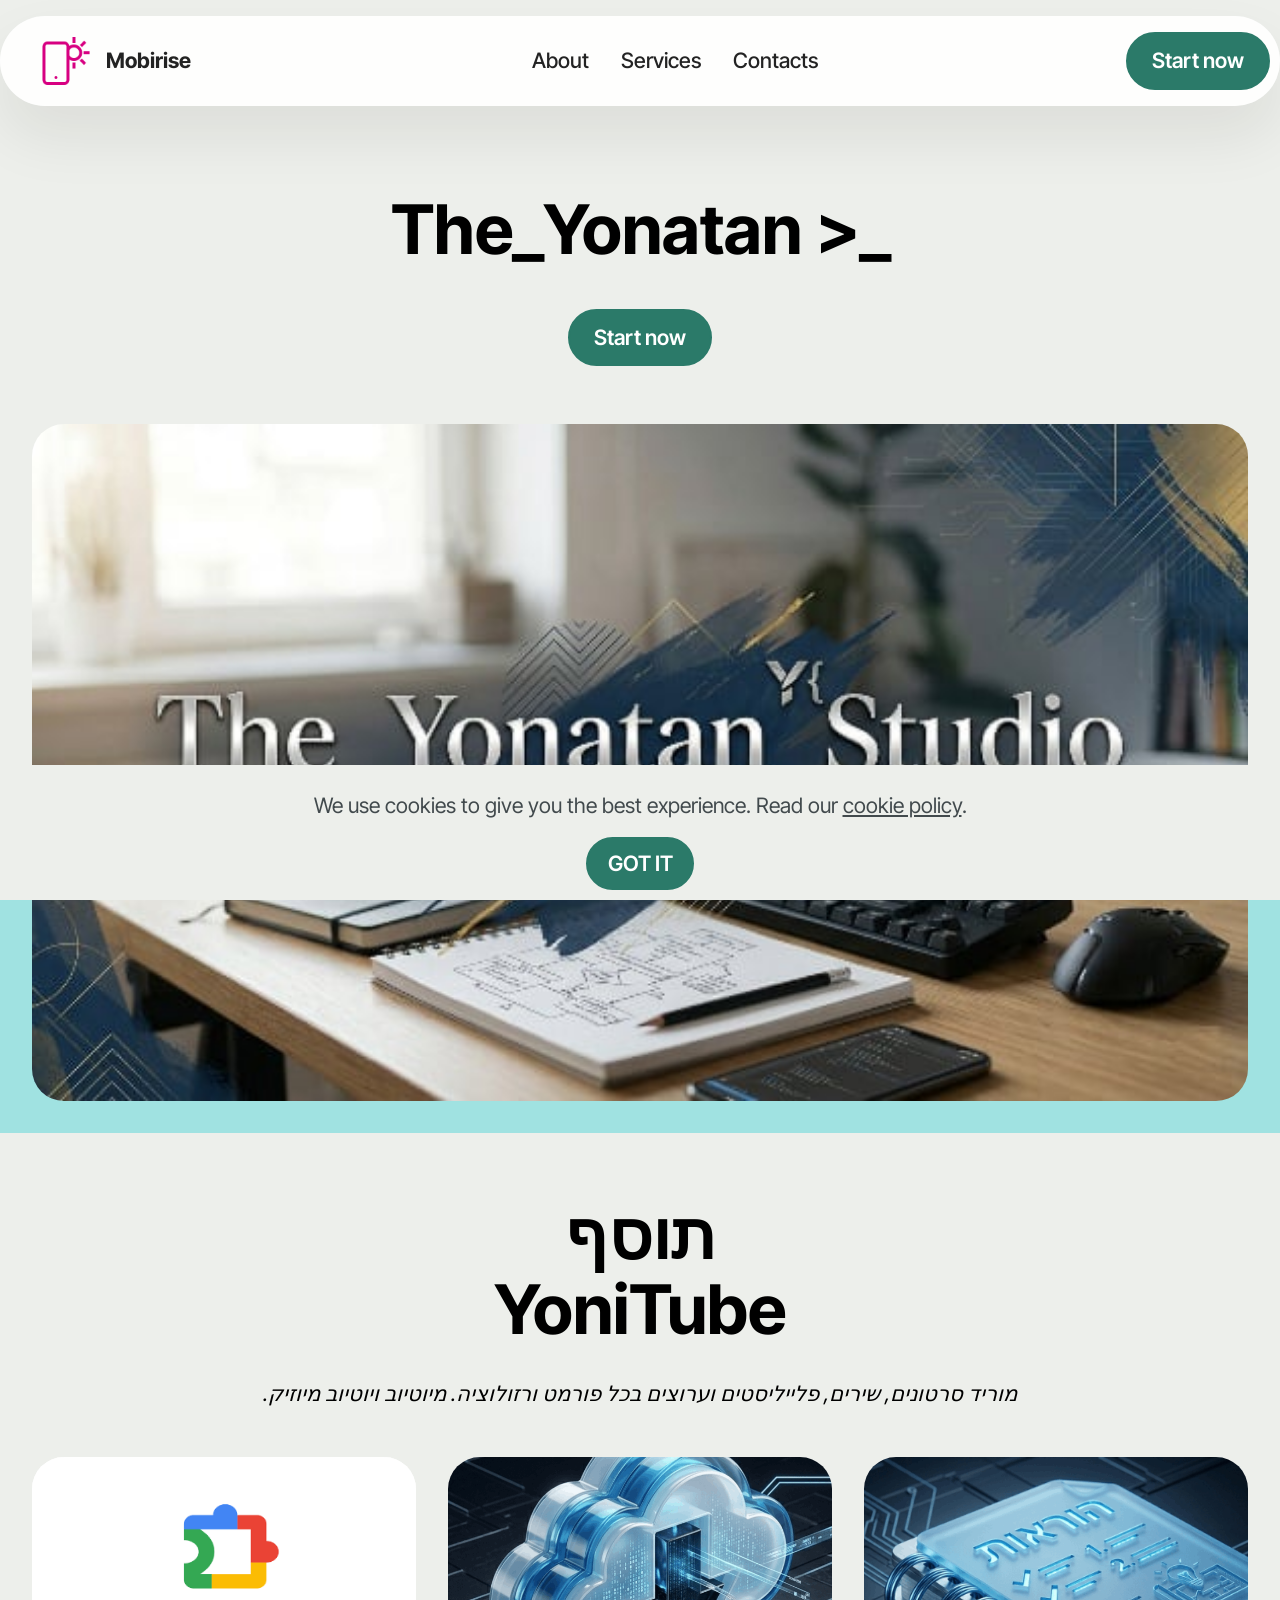
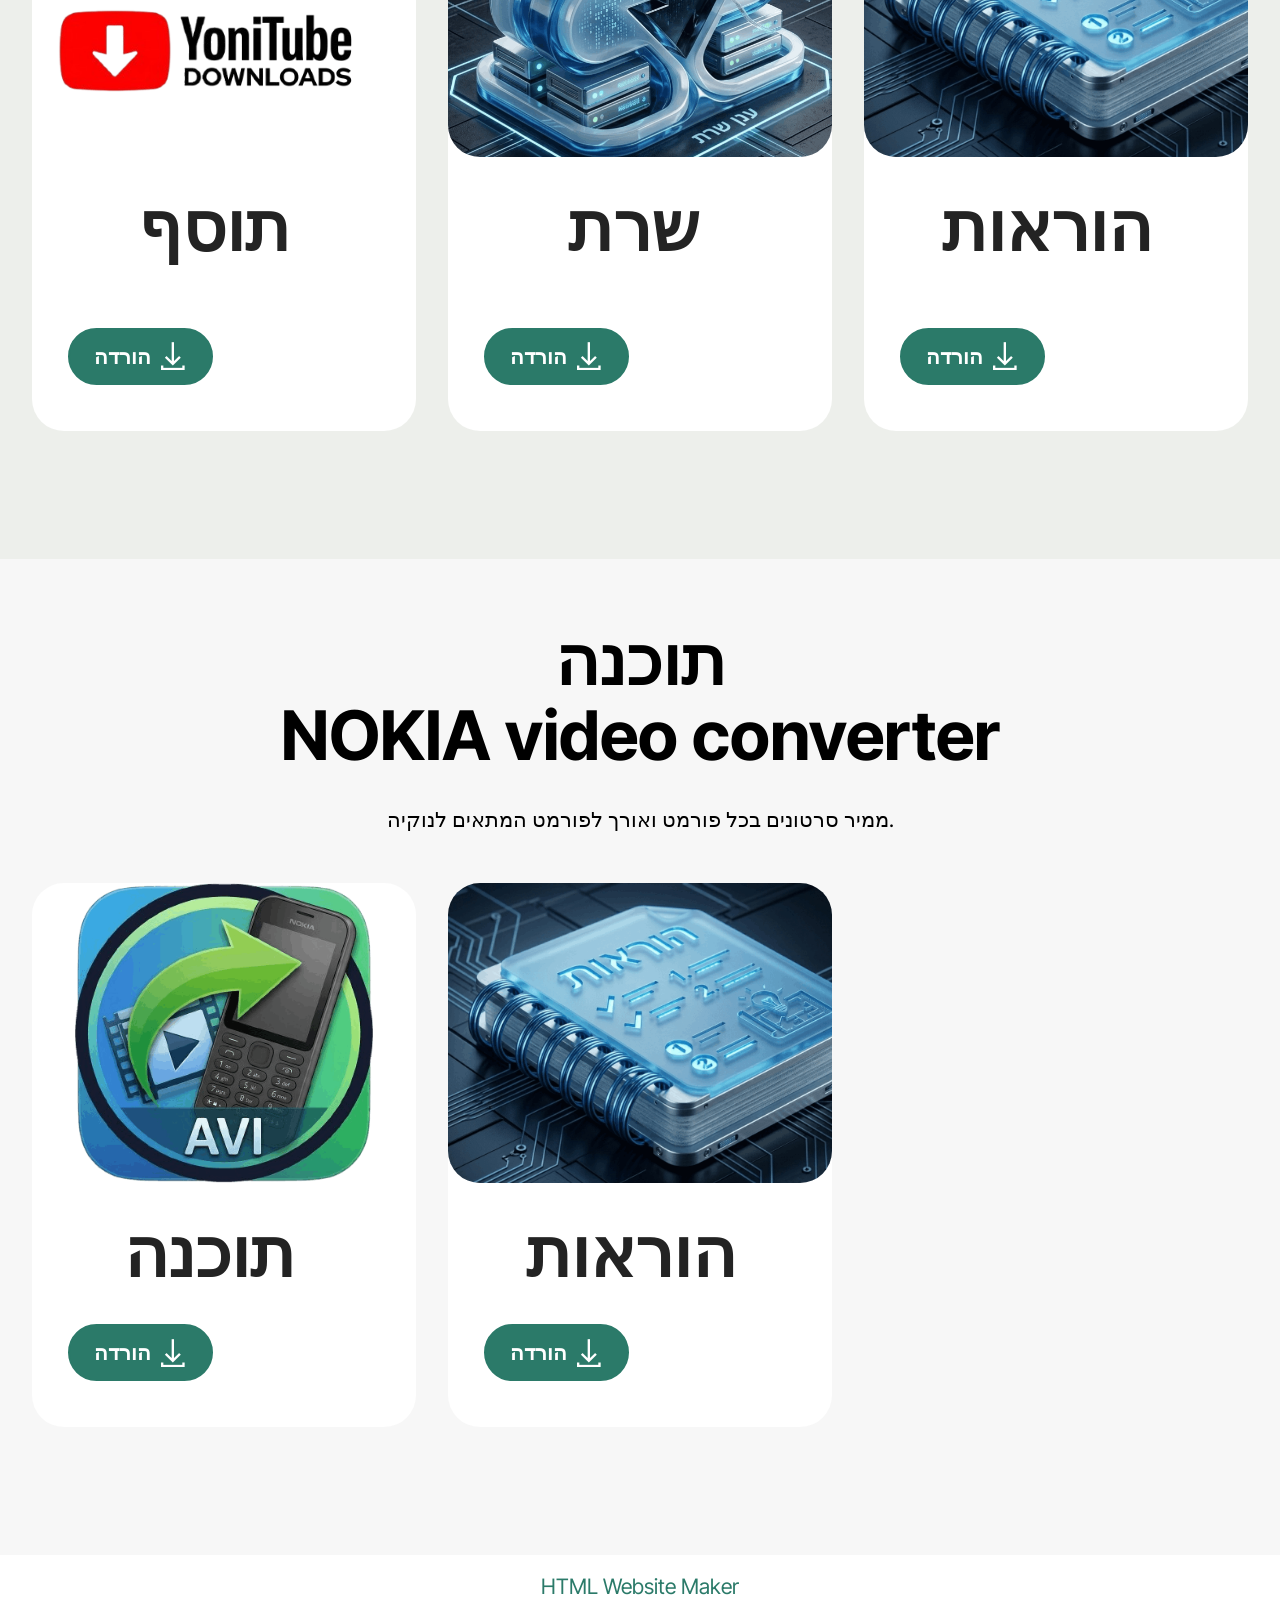
==== commit efffa6ef: "Add files via upload" ====
--- a/index.html
+++ b/index.html
@@ -5,19 +5,24 @@
   <meta charset="UTF-8">
   <meta http-equiv="X-UA-Compatible" content="IE=edge">
   <meta name="generator" content="Mobirise v6.1.12, mobirise.com">
+  <meta name="twitter:card" content="summary_large_image"/>
+  <meta name="twitter:image:src" content="assets/images/index-meta.jpg">
+  <meta property="og:image" content="assets/images/index-meta.jpg">
+  <meta name="twitter:title" content="The_Yonatan">
   <meta name="viewport" content="width=device-width, initial-scale=1, minimum-scale=1">
-  <link rel="shortcut icon" href="assets/images/logo.png" type="image/x-icon">
-  <meta name="description" content="">
-  
-  
-  <title>Home</title>
+  <link rel="shortcut icon" href="assets/images/gemini-generated-image-pfxqtopfxqtopfxq-removebg-preview-128x102.png" type="image/x-icon">
+  <meta name="description" content="הורדת פרויקטים שנוצרו על ידי "The_Yonatan
+"">
+  
+  
+  <title>The_Yonatan</title>
   <link rel="stylesheet" href="assets/web/assets/mobirise-icons2/mobirise2.css">
   <link rel="stylesheet" href="assets/bootstrap/css/bootstrap.min.css">
   <link rel="stylesheet" href="assets/dropdown/css/style.css">
   <link rel="stylesheet" href="assets/theme/css/style.css">
   <link rel="preload" href="https://fonts.googleapis.com/css?family=Inter+Tight:100,200,300,400,500,600,700,800,900,100i,200i,300i,400i,500i,600i,700i,800i,900i&display=swap" as="style" onload="this.onload=null;this.rel='stylesheet'">
   <noscript><link rel="stylesheet" href="https://fonts.googleapis.com/css?family=Inter+Tight:100,200,300,400,500,600,700,800,900,100i,200i,300i,400i,500i,600i,700i,800i,900i&display=swap"></noscript>
-  <link rel="preload" as="style" href="assets/mobirise/css/mbr-additional.css?v=PR34DM"><link rel="stylesheet" href="assets/mobirise/css/mbr-additional.css?v=PR34DM" type="text/css">
+  <link rel="preload" as="style" href="assets/mobirise/css/mbr-additional.css?v=6h1V9g"><link rel="stylesheet" href="assets/mobirise/css/mbr-additional.css?v=6h1V9g" type="text/css">
 
   
   
@@ -191,8 +196,9 @@
 			
 		</div>
 	</div>
-</section><section class="display-7" style="padding: 0;align-items: center;justify-content: center;flex-wrap: wrap;    align-content: center;display: flex;position: relative;height: 4rem;"><a href="https://mobiri.se/" style="flex: 1 1;height: 4rem;position: absolute;width: 100%;z-index: 1;"><img alt="" style="height: 4rem;" src="[data-uri]"></a><p style="margin: 0;text-align: center;" class="display-7">&#8204;</p><a style="z-index:1" href="https://mobirise.com/html-builder.html">HTML Website Maker</a></section><script src="assets/bootstrap/js/bootstrap.bundle.min.js"></script>  <script src="assets/smoothscroll/smooth-scroll.js"></script>  <script src="assets/ytplayer/index.js"></script>  <script src="assets/dropdown/js/navbar-dropdown.js"></script>  <script src="assets/theme/js/script.js"></script>  
-  
-  
-</body>
+</section><section class="display-7" style="padding: 0;align-items: center;justify-content: center;flex-wrap: wrap;    align-content: center;display: flex;position: relative;height: 4rem;"><a href="https://mobiri.se/" style="flex: 1 1;height: 4rem;position: absolute;width: 100%;z-index: 1;"><img alt="" style="height: 4rem;" src="[data-uri]"></a><p style="margin: 0;text-align: center;" class="display-7">&#8204;</p><a style="z-index:1" href="https://mobirise.com/html-builder.html">HTML Website Maker</a></section><script src="assets/bootstrap/js/bootstrap.bundle.min.js"></script>  <script src="assets/web/assets/cookies-alert-plugin/cookies-alert-core.js"></script>  <script src="assets/web/assets/cookies-alert-plugin/cookies-alert-script.js"></script>  <script src="assets/smoothscroll/smooth-scroll.js"></script>  <script src="assets/ytplayer/index.js"></script>  <script src="assets/dropdown/js/navbar-dropdown.js"></script>  <script src="assets/theme/js/script.js"></script>  
+  
+  
+<input name="cookieData" type="hidden" data-cookie-cookiesAlertType='false' data-cookie-customDialogSelector='null' data-cookie-colorText='#424a4d' data-cookie-colorBg='rgb(237, 239, 235)' data-cookie-opacityOverlay='0' data-cookie-bgOpacity='100' data-cookie-textButton='GOT IT' data-cookie-rejectText='REJECT' data-cookie-colorButton='#2b7a69' data-cookie-rejectColor='#ffffff' data-cookie-colorLink='#424a4d' data-cookie-underlineLink='true' data-cookie-text="We use cookies to give you the best experience. Read our <a href='privacy.html'>cookie policy</a>.">
+  </body>
 </html>
--- a/assets/mobirise/css/mbr-additional.css
+++ b/assets/mobirise/css/mbr-additional.css
@@ -1357,7 +1357,7 @@
   left: 0;
   width: 100%;
   height: 30%;
-  background: #2b7a69;
+  background: #a0e2e1;
 }
 .cid-tJS6uM4N87 .mbr-section-title {
   color: #000000;
--- a/assets/mobirise/css/mbr-additional.css
+++ b/assets/mobirise/css/mbr-additional.css
@@ -1357,7 +1357,7 @@
   left: 0;
   width: 100%;
   height: 30%;
-  background: #2b7a69;
+  background: #a0e2e1;
 }
 .cid-tJS6uM4N87 .mbr-section-title {
   color: #000000;
